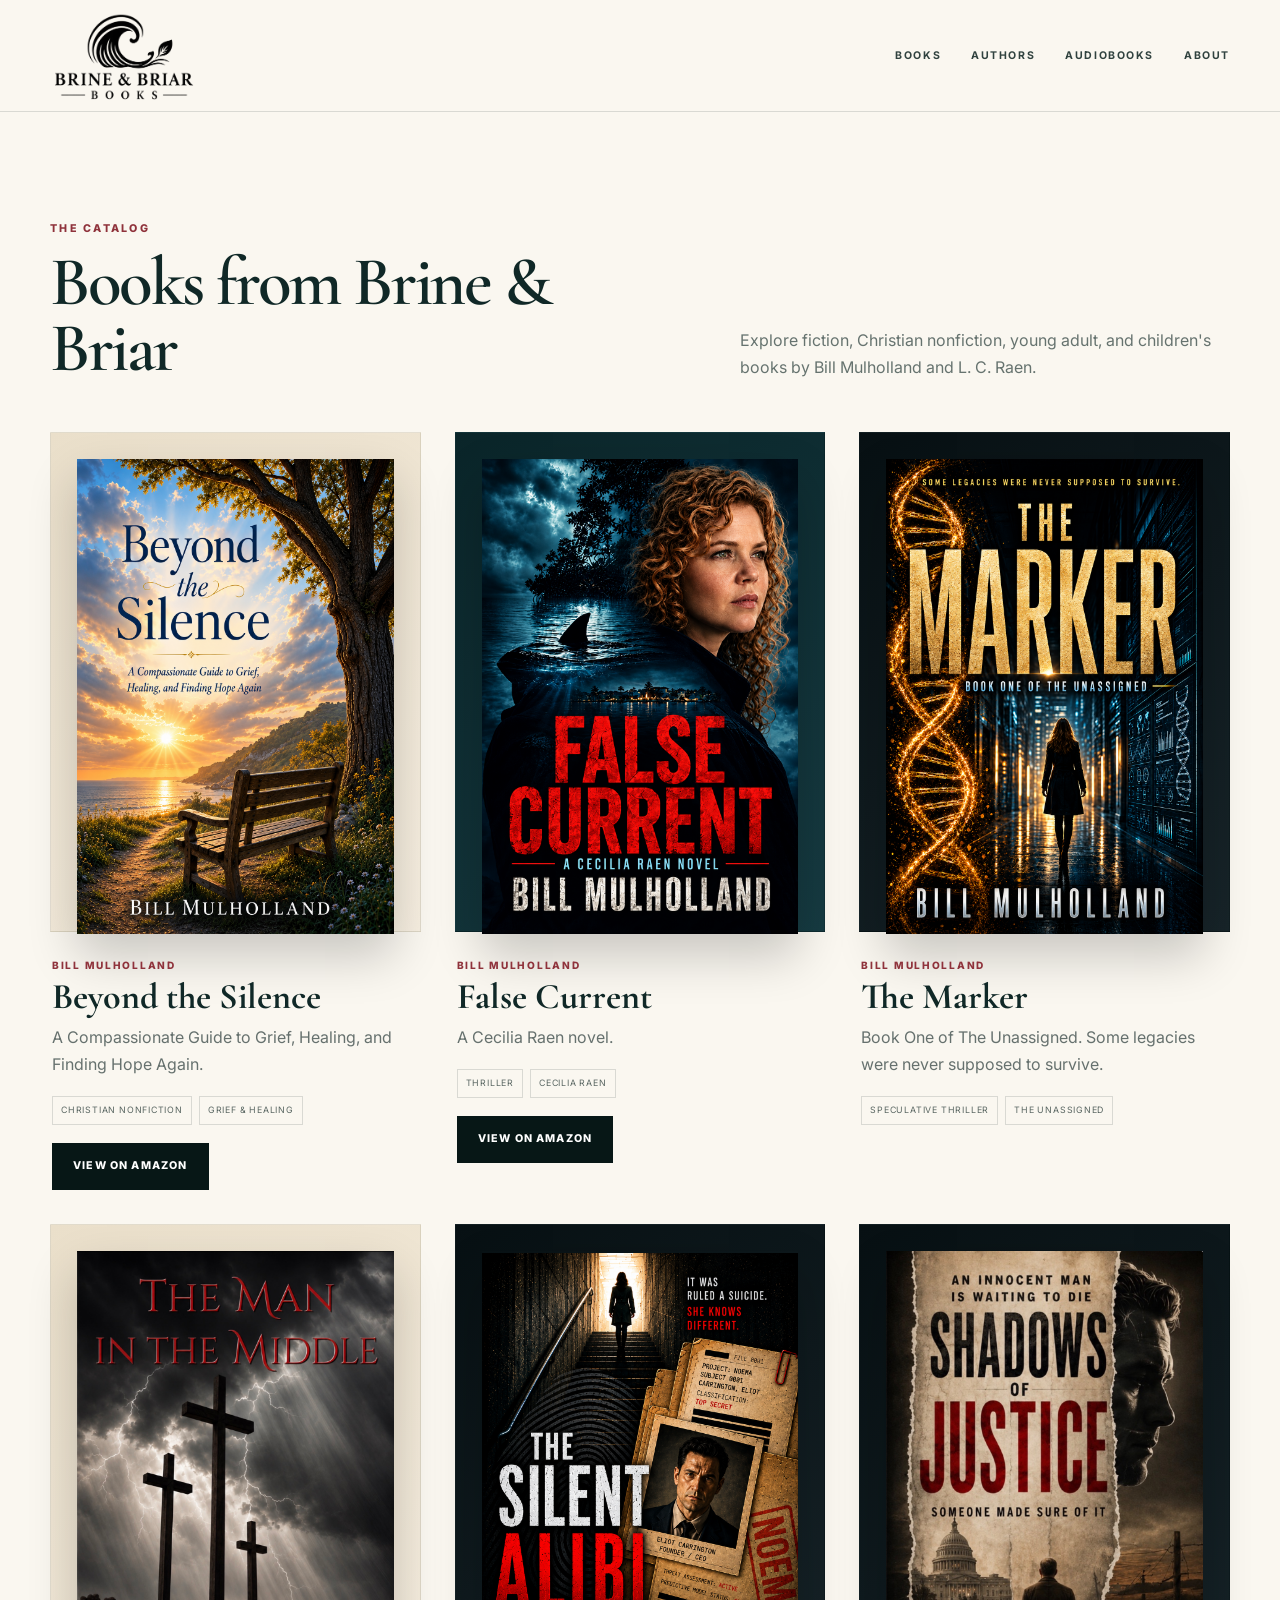
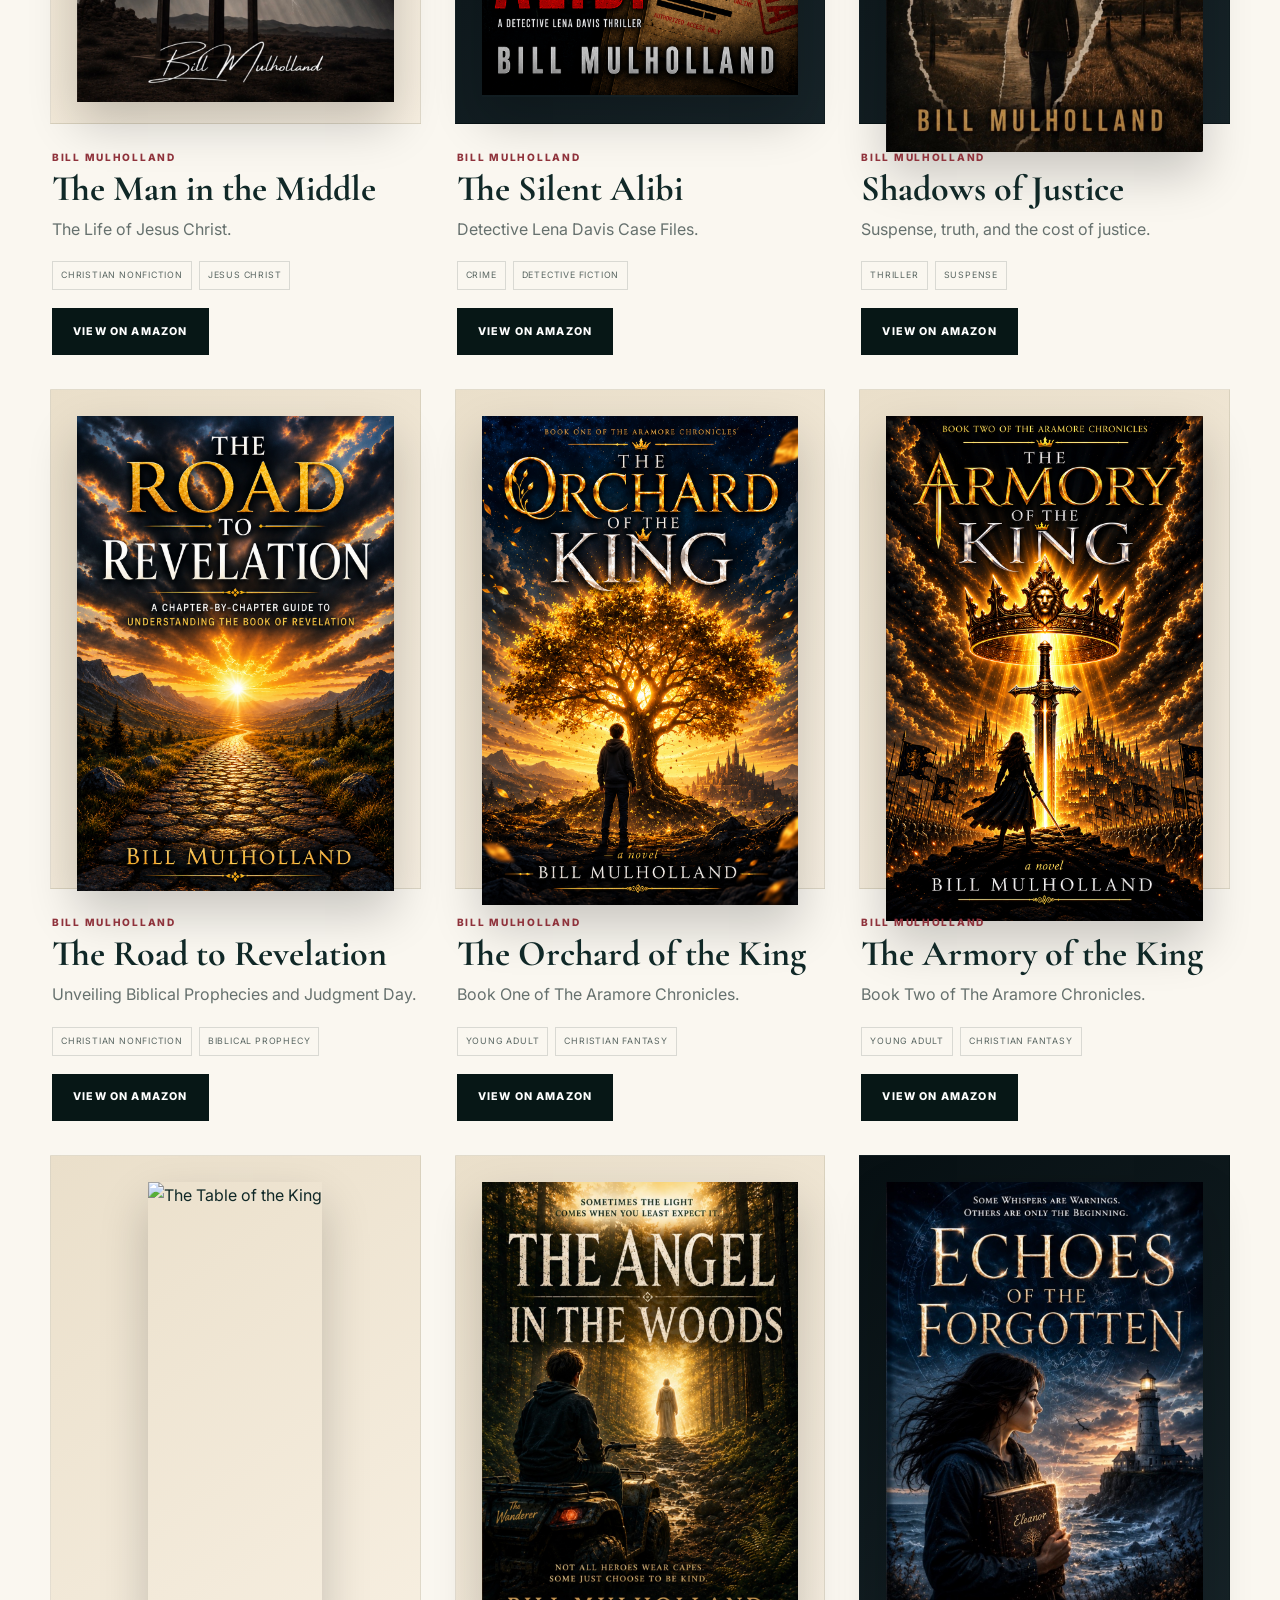
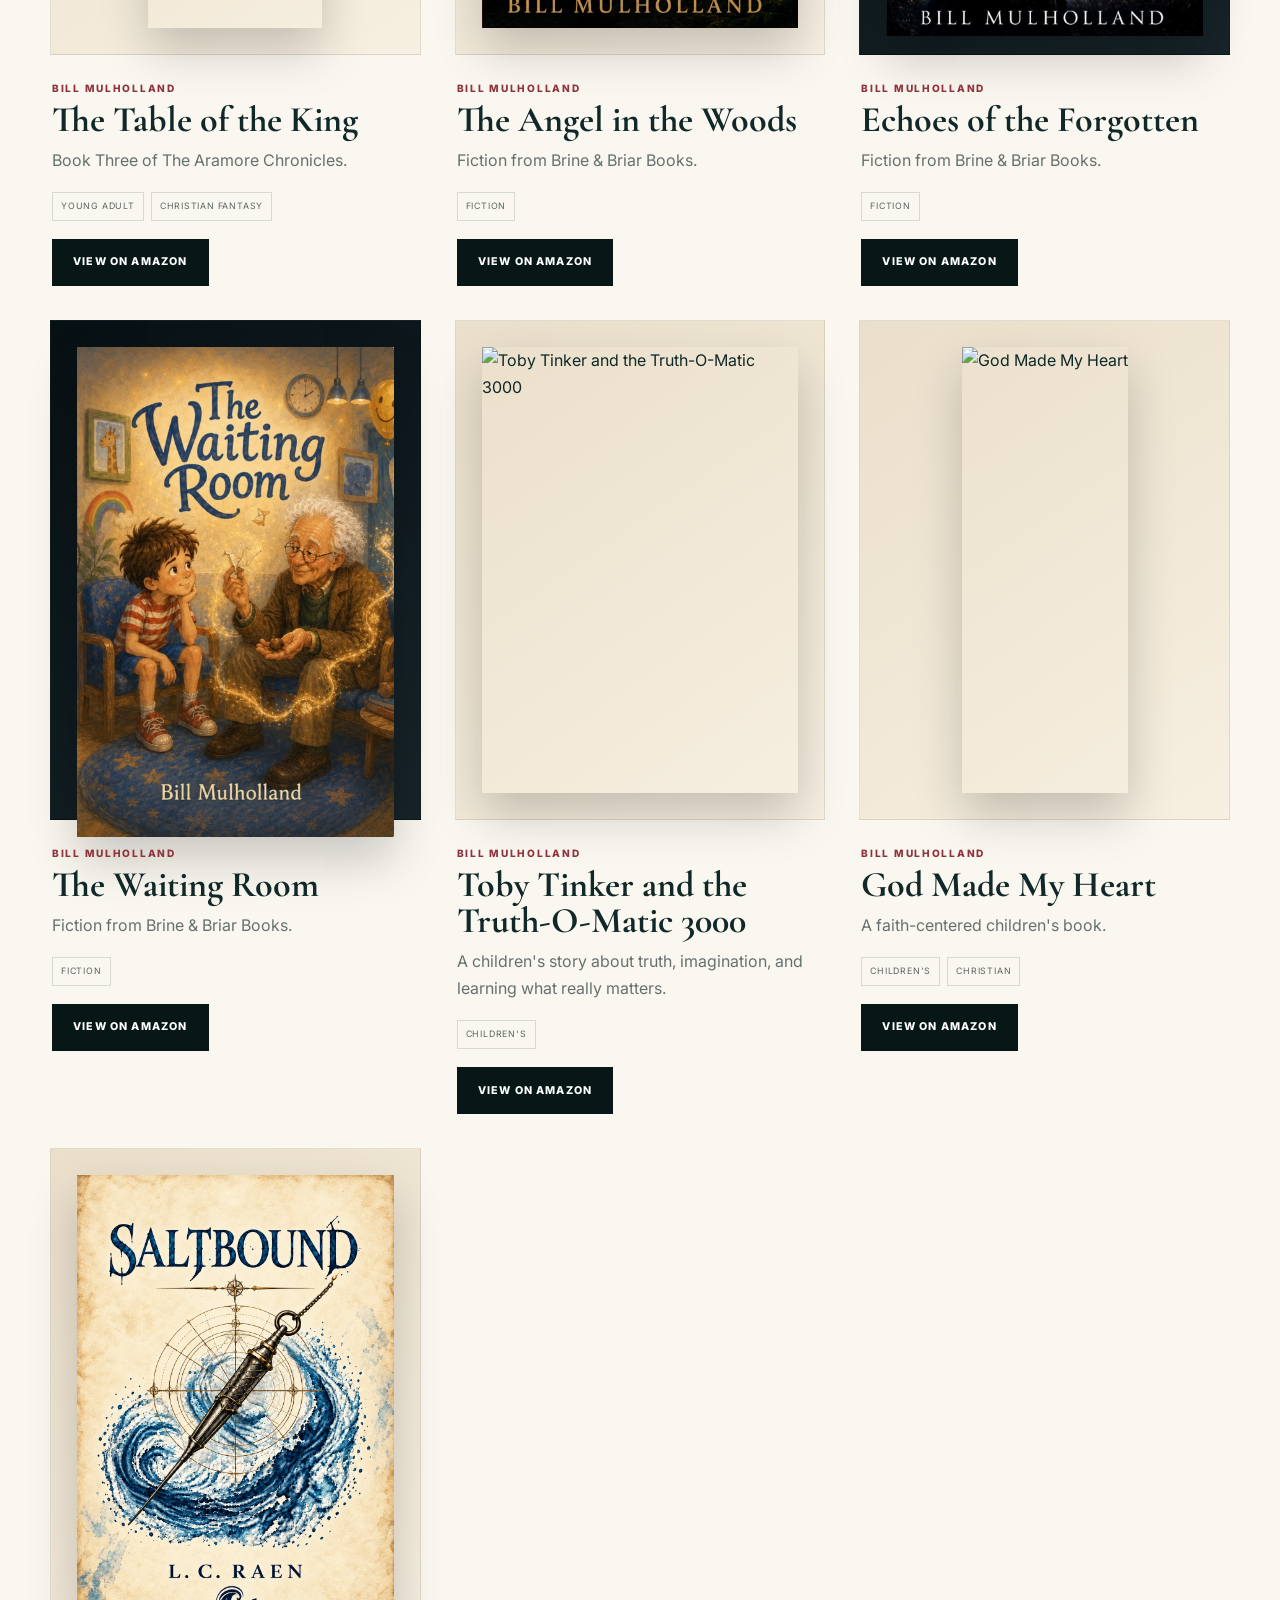
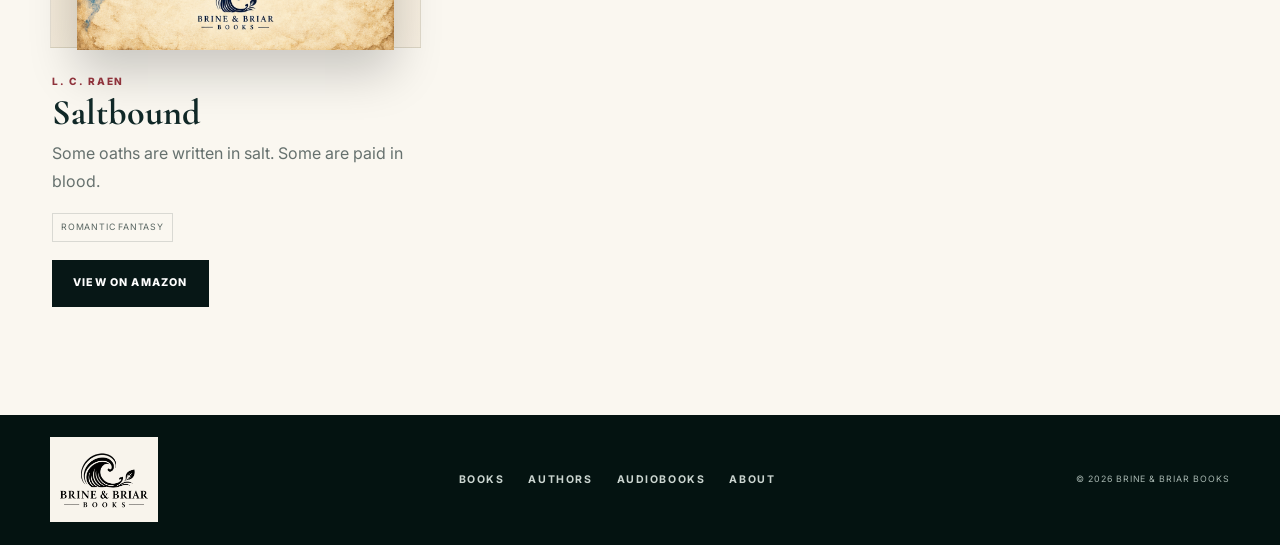
==== books.html @ a463fcf5 "Add The Marker to catalog" ====
<!doctype html>
<html lang="en">

<head>
  <meta charset="utf-8">
  <meta name="viewport" content="width=device-width,initial-scale=1">

  <title>Books | Brine & Briar Books</title>

  <meta name="description" content="Explore books by Bill Mulholland and L. C. Raen from Brine & Briar Books.">

  <meta name="theme-color" content="#0b211f">

  <link rel="preconnect" href="https://fonts.googleapis.com">
  <link rel="preconnect" href="https://fonts.gstatic.com" crossorigin>

  <link href="https://fonts.googleapis.com/css2?family=Cormorant+Garamond:wght@500;600;700&family=Inter:wght@400;500;600;700&display=swap"
        rel="stylesheet">

  <link rel="stylesheet" href="styles.css">
</head>

<body>

<a class="skip-link" href="#main">Skip to content</a>

<header class="site-header">
  <div class="wrap header-inner">

    <a class="brand"
       href="index.html"
       aria-label="Brine & Briar Books home">

      <img src="assets/brine-briar-logo.png.PNG"
           alt="Brine & Briar Books">

    </a>

    <nav class="main-nav"
         aria-label="Primary navigation">

      <a href="books.html">Books</a>

      <a href="index.html#authors">
        Authors
      </a>

      <a href="index.html#audiobooks">
        Audiobooks
      </a>

      <a href="index.html#about">
        About
      </a>

    </nav>

  </div>
</header>

<main id="main">
<section class="section books-section">
  <div class="wrap">
    <div class="section-heading">
      <div>
        <p class="eyebrow">The catalog</p>
        <h2>Books from Brine & Briar</h2>
      </div>
      <p>Explore fiction, Christian nonfiction, young adult, and children's books by Bill Mulholland and L. C. Raen.</p>
    </div>

    <div class="book-grid">

      <article class="book-card">
        <div class="cover-stage warm">
          <img src="assets/beyond-the-silence.png.PNG.png"
               alt="Beyond the Silence"
               loading="lazy">
        </div>
        <div class="book-copy">
          <p class="book-author">Bill Mulholland</p>
          <h3>Beyond the Silence</h3>
          <p>A Compassionate Guide to Grief, Healing, and Finding Hope Again.</p>
          <div class="tags"><span>Christian nonfiction</span><span>Grief & healing</span></div>
          <a class="button dark" href="https://a.co/d/08hkBdYH" target="_blank" rel="noopener noreferrer">View on Amazon</a>
        </div>
      </article>

      <article class="book-card">
        <div class="cover-stage ocean">
          <img src="assets/false-current.png.PNG"
               alt="False Current"
               loading="lazy">
        </div>
        <div class="book-copy">
          <p class="book-author">Bill Mulholland</p>
          <h3>False Current</h3>
          <p>A Cecilia Raen novel.</p>
          <div class="tags"><span>Thriller</span><span>Cecilia Raen</span></div>
          <a class="button dark" href="https://a.co/d/0gcx4lcv" target="_blank" rel="noopener noreferrer">View on Amazon</a>
        </div>
      </article>
      <article class="book-card">
        <div class="cover-stage midnight">
          <img src="assets/the-marker.png.PNG"
               alt="The Marker by Bill Mulholland"
               loading="lazy">
        </div>

        <div class="book-copy">
          <p class="book-author">Bill Mulholland</p>

          <h3>The Marker</h3>

          <p>Book One of The Unassigned. Some legacies were never supposed to survive.</p>

          <div class="tags">
            <span>Speculative thriller</span>
            <span>The Unassigned</span>
          </div>

        </div>
      </article>
      <article class="book-card">
        <div class="cover-stage warm">
          <img src="assets/man-in-the-middle.png.PNG.png"
               alt="The Man in the Middle"
               loading="lazy">
        </div>
        <div class="book-copy">
          <p class="book-author">Bill Mulholland</p>
          <h3>The Man in the Middle</h3>
          <p>The Life of Jesus Christ.</p>
          <div class="tags"><span>Christian nonfiction</span><span>Jesus Christ</span></div>
          <a class="button dark" href="https://a.co/d/01V9vrb1" target="_blank" rel="noopener noreferrer">View on Amazon</a>
        </div>
      </article>

      <article class="book-card">
        <div class="cover-stage midnight">
          <img src="assets/silent-alibi.png.PNG.png"
               alt="The Silent Alibi"
               loading="lazy">
        </div>
        <div class="book-copy">
          <p class="book-author">Bill Mulholland</p>
          <h3>The Silent Alibi</h3>
          <p>Detective Lena Davis Case Files.</p>
          <div class="tags"><span>Crime</span><span>Detective fiction</span></div>
          <a class="button dark" href="https://a.co/d/06Kv3ceM" target="_blank" rel="noopener noreferrer">View on Amazon</a>
        </div>
      </article>

      <article class="book-card">
        <div class="cover-stage midnight">
          <img src="assets/shadows-of-justice.png.PNG.png"
               alt="Shadows of Justice"
               loading="lazy">
        </div>
        <div class="book-copy">
          <p class="book-author">Bill Mulholland</p>
          <h3>Shadows of Justice</h3>
          <p>Suspense, truth, and the cost of justice.</p>
          <div class="tags"><span>Thriller</span><span>Suspense</span></div>
          <a class="button dark" href="https://a.co/d/08b425e0" target="_blank" rel="noopener noreferrer">View on Amazon</a>
        </div>
      </article>

      <article class="book-card">
        <div class="cover-stage warm">
          <img src="assets/road-to-revelation.png.PNG.png"
               alt="The Road to Revelation"
               loading="lazy">
        </div>
        <div class="book-copy">
          <p class="book-author">Bill Mulholland</p>
          <h3>The Road to Revelation</h3>
          <p>Unveiling Biblical Prophecies and Judgment Day.</p>
          <div class="tags"><span>Christian nonfiction</span><span>Biblical prophecy</span></div>
          <a class="button dark" href="https://a.co/d/0gANxxFs" target="_blank" rel="noopener noreferrer">View on Amazon</a>
        </div>
      </article>

      <article class="book-card">
        <div class="cover-stage warm">
          <img src="assets/orchard-of-the-king.png.PNG.png"
               alt="The Orchard of the King"
               loading="lazy">
        </div>
        <div class="book-copy">
          <p class="book-author">Bill Mulholland</p>
          <h3>The Orchard of the King</h3>
          <p>Book One of The Aramore Chronicles.</p>
          <div class="tags"><span>Young adult</span><span>Christian fantasy</span></div>
          <a class="button dark" href="https://a.co/d/00vmEFTi" target="_blank" rel="noopener noreferrer">View on Amazon</a>
        </div>
      </article>

      <article class="book-card">
        <div class="cover-stage warm">
          <img src="assets/armory-of-the-king.png.PNG.png"
               alt="The Armory of the King"
               loading="lazy">
        </div>
        <div class="book-copy">
          <p class="book-author">Bill Mulholland</p>
          <h3>The Armory of the King</h3>
          <p>Book Two of The Aramore Chronicles.</p>
          <div class="tags"><span>Young adult</span><span>Christian fantasy</span></div>
          <a class="button dark" href="https://a.co/d/07kmkdfC" target="_blank" rel="noopener noreferrer">View on Amazon</a>
        </div>
      </article>

      <article class="book-card">
        <div class="cover-stage warm">
          <img src="assets/table-of-the-king.png.PNG.png"
               alt="The Table of the King"
               loading="lazy">
        </div>
        <div class="book-copy">
          <p class="book-author">Bill Mulholland</p>
          <h3>The Table of the King</h3>
          <p>Book Three of The Aramore Chronicles.</p>
          <div class="tags"><span>Young adult</span><span>Christian fantasy</span></div>
          <a class="button dark" href="https://a.co/d/06HHp7jI" target="_blank" rel="noopener noreferrer">View on Amazon</a>
        </div>
      </article>

      <article class="book-card">
        <div class="cover-stage warm">
          <img src="assets/angel-in-the-woods.png.PNG.png"
               alt="The Angel in the Woods"
               loading="lazy">
        </div>
        <div class="book-copy">
          <p class="book-author">Bill Mulholland</p>
          <h3>The Angel in the Woods</h3>
          <p>Fiction from Brine & Briar Books.</p>
          <div class="tags"><span>Fiction</span></div>
          <a class="button dark" href="https://a.co/d/03IPPrcb" target="_blank" rel="noopener noreferrer">View on Amazon</a>
        </div>
      </article>

      <article class="book-card">
        <div class="cover-stage midnight">
          <img src="assets/echoes-of-the-forgotten.png.PNG.png"
               alt="Echoes of the Forgotten"
               loading="lazy">
        </div>
        <div class="book-copy">
          <p class="book-author">Bill Mulholland</p>
          <h3>Echoes of the Forgotten</h3>
          <p>Fiction from Brine & Briar Books.</p>
          <div class="tags"><span>Fiction</span></div>
          <a class="button dark" href="https://a.co/d/00MtJSjc" target="_blank" rel="noopener noreferrer">View on Amazon</a>
        </div>
      </article>

      <article class="book-card">
        <div class="cover-stage midnight">
          <img src="assets/waiting-room.png.PNG.png"
               alt="The Waiting Room"
               loading="lazy">
        </div>
        <div class="book-copy">
          <p class="book-author">Bill Mulholland</p>
          <h3>The Waiting Room</h3>
          <p>Fiction from Brine & Briar Books.</p>
          <div class="tags"><span>Fiction</span></div>
          <a class="button dark" href="https://a.co/d/0crBt7xW" target="_blank" rel="noopener noreferrer">View on Amazon</a>
        </div>
      </article>

      <article class="book-card">
        <div class="cover-stage warm">
          <img src="assets/toby-tinker.png.PNG.png"
               alt="Toby Tinker and the Truth-O-Matic 3000"
               loading="lazy">
        </div>
        <div class="book-copy">
          <p class="book-author">Bill Mulholland</p>
          <h3>Toby Tinker and the Truth-O-Matic 3000</h3>
          <p>A children's story about truth, imagination, and learning what really matters.</p>
          <div class="tags"><span>Children's</span></div>
          <a class="button dark" href="https://a.co/d/0dNCZDVG" target="_blank" rel="noopener noreferrer">View on Amazon</a>
        </div>
      </article>

      <article class="book-card">
        <div class="cover-stage warm">
          <img src="assets/god-made-my-heart.png.PNG.png"
               alt="God Made My Heart"
               loading="lazy">
        </div>
        <div class="book-copy">
          <p class="book-author">Bill Mulholland</p>
          <h3>God Made My Heart</h3>
          <p>A faith-centered children's book.</p>
          <div class="tags"><span>Children's</span><span>Christian</span></div>
          <a class="button dark" href="https://a.co/d/0e7oTg0t" target="_blank" rel="noopener noreferrer">View on Amazon</a>
        </div>
      </article>

      <article class="book-card">
        <div class="cover-stage warm">
          <img src="assets/saltbound.png.PNG"
               alt="Saltbound by L. C. Raen"
               loading="lazy">
        </div>
        <div class="book-copy">
          <p class="book-author">L. C. Raen</p>
          <h3>Saltbound</h3>
          <p>Some oaths are written in salt. Some are paid in blood.</p>
          <div class="tags"><span>Romantic fantasy</span></div>
          <a class="button dark" href="https://a.co/d/0asaLAkv" target="_blank" rel="noopener noreferrer">View on Amazon</a>
        </div>
      </article>

    </div>
  </div>
</section>
</main>

<footer class="site-footer">

  <div class="wrap footer-inner">

    <a class="footer-logo"
       href="index.html">

      <img src="assets/brine-briar-logo.png.PNG"
           alt="Brine & Briar Books">

    </a>

    <nav class="footer-nav"
         aria-label="Footer navigation">

      <a href="books.html">
        Books
      </a>

      <a href="index.html#authors">
        Authors
      </a>

      <a href="index.html#audiobooks">
        Audiobooks
      </a>

      <a href="index.html#about">
        About
      </a>

    </nav>

    <small>
      © 2026 Brine & Briar Books
    </small>

  </div>

</footer>

</body>
</html>
---- styles.css ----
:root{
  --ink:#102827;
  --deep:#071716;
  --deep-2:#0d2b28;
  --paper:#faf7f0;
  --paper-2:#efe7da;
  --white:#fffdf9;
  --wine:#8f323b;
  --wine-dark:#72272f;
  --muted:#66736f;
  --line:rgba(16,40,39,.14);
  --spotify:#1ed760;
}
*{box-sizing:border-box}
html{scroll-behavior:smooth}
body{margin:0;background:var(--paper);color:var(--ink);font-family:"Inter",Arial,sans-serif;line-height:1.7;-webkit-font-smoothing:antialiased}
img{display:block;max-width:100%}
a{color:inherit}
.wrap{width:min(1180px,calc(100% - 44px));margin:auto}
.skip-link{position:absolute;left:-9999px}
.skip-link:focus{left:20px;top:20px;z-index:999;background:#fff;padding:10px 14px}
.site-header{position:sticky;top:0;z-index:50;background:rgba(250,247,240,.97);border-bottom:1px solid var(--line);backdrop-filter:blur(14px)}
.header-inner{min-height:96px;display:flex;align-items:center;justify-content:space-between;gap:30px}
.brand{width:148px}
.brand img{width:100%;height:auto;filter:none}
.main-nav{display:flex;gap:30px;align-items:center}
.main-nav a,.footer-nav a{text-decoration:none;text-transform:uppercase;letter-spacing:.15em;font-size:.66rem;font-weight:700}
.main-nav a{color:#30423f}
.main-nav a:hover{color:var(--wine)}
.hero{position:relative;overflow:hidden;background:linear-gradient(125deg,#071716 0%,#0a2421 55%,#173e39 100%);color:#fff}
.hero:after{content:"";position:absolute;right:-180px;top:-260px;width:700px;height:700px;border-radius:50%;background:radial-gradient(circle,rgba(185,155,97,.14),transparent 67%)}
.hero-grid{position:relative;z-index:1;min-height:690px;display:grid;grid-template-columns:1.08fr .72fr;gap:90px;align-items:center;padding:78px 0}
.eyebrow{margin:0 0 12px;text-transform:uppercase;letter-spacing:.21em;font-size:.67rem;font-weight:800;color:var(--wine)}
.eyebrow.light{color:#d9959c}
.hero h1,.section h2,.book-card h3,.author-card h3,.audiobook-copy h3{font-family:"Cormorant Garamond",Georgia,serif}
.hero h1{font-size:clamp(4.2rem,7.5vw,6.6rem);line-height:.93;letter-spacing:-.04em;font-weight:600;margin:0 0 26px}
.hero h1 em{font-weight:500;color:#eadfca}
.hero-deck{max-width:680px;margin:0;color:#cad7d1;font-size:1.08rem}
.hero-actions{display:flex;flex-wrap:wrap;gap:14px;margin:32px 0 28px}
.button{display:inline-flex;align-items:center;justify-content:center;min-height:47px;padding:0 20px;border:1px solid transparent;text-decoration:none;text-transform:uppercase;letter-spacing:.11em;font-size:.67rem;font-weight:800;transition:.18s ease}
.button:hover{transform:translateY(-2px)}
.primary{background:var(--wine);color:#fff}
.primary:hover{background:var(--wine-dark)}
.outline{border-color:rgba(255,255,255,.36);color:#fff;background:transparent}
.dark{background:var(--deep);color:#fff}
.spotify{margin-top:18px;background:var(--spotify);color:#05210d}
.hero-credit{margin:0;color:#91a79f;text-transform:uppercase;letter-spacing:.14em;font-size:.62rem}
.featured-book{position:relative;display:grid;place-items:center;min-height:540px}
.featured-frame{position:relative;padding:24px;background:rgba(255,255,255,.04);border:1px solid rgba(255,255,255,.11)}
.featured-frame:before{content:"";position:absolute;inset:-24px 28px 24px -28px;border:1px solid rgba(255,255,255,.07);z-index:-1}
.featured-frame img{width:310px;max-height:475px;object-fit:contain;box-shadow:0 32px 75px rgba(0,0,0,.42)}
.featured-caption{position:absolute;right:0;bottom:24px;width:205px;background:var(--paper);color:var(--ink);padding:17px 19px;box-shadow:0 18px 44px rgba(0,0,0,.22)}
.featured-caption span,.featured-caption small{display:block;text-transform:uppercase;letter-spacing:.13em;font-size:.55rem;font-weight:700}
.featured-caption strong{display:block;font-family:"Cormorant Garamond",Georgia,serif;font-size:1.65rem;line-height:1;margin:4px 0 6px}
.brand-line{background:#0a201e;color:#dbe3df;border-top:1px solid rgba(255,255,255,.04)}
.brand-line p{margin:0;padding:24px 0;text-align:center;text-transform:uppercase;letter-spacing:.18em;font-size:.64rem;font-weight:700}
.section{padding:108px 0}
.section-heading{display:grid;grid-template-columns:1fr minmax(300px,490px);gap:60px;align-items:end;margin-bottom:50px}
.section-heading h2,.about-copy h2,.audiobook-copy h2{margin:0;font-size:clamp(3.2rem,5.4vw,4.8rem);line-height:.95;letter-spacing:-.035em;font-weight:600}
.section-heading>p{margin:0;color:var(--muted)}
.book-grid{display:grid;grid-template-columns:repeat(3,1fr);gap:34px}
.cover-stage{height:500px;display:grid;place-items:center;padding:26px;border:1px solid rgba(16,40,39,.08)}
.cover-stage img{height:100%;width:auto;max-width:100%;object-fit:contain;box-shadow:0 22px 46px rgba(0,0,0,.2)}
.warm{background:linear-gradient(145deg,#eadfca,#f7efe1)}
.ocean{background:linear-gradient(145deg,#0a2529,#163b42)}
.midnight{background:linear-gradient(145deg,#071013,#172429)}
.book-copy{padding:25px 2px 0}
.book-author,.author-role{margin:0;text-transform:uppercase;letter-spacing:.17em;font-size:.63rem;font-weight:800;color:var(--wine)}
.book-card h3{margin:5px 0 9px;font-size:2.25rem;line-height:1}
.book-copy>p:not(.book-author){margin:0;color:#66716e}
.tags{display:flex;gap:7px;flex-wrap:wrap;margin:18px 0}
.tags span{border:1px solid var(--line);padding:6px 8px;text-transform:uppercase;letter-spacing:.09em;font-size:.55rem;color:#596662}
.text-link{text-decoration:none;text-transform:uppercase;letter-spacing:.11em;font-size:.63rem;font-weight:800;color:var(--wine)}
.text-link:hover{text-decoration:underline;text-underline-offset:5px}
.authors-section{background:var(--paper-2)}
.author-grid{display:grid;grid-template-columns:1fr 1fr;gap:30px}
.author-card{display:grid;grid-template-columns:190px 1fr;min-height:350px;background:var(--white);border:1px solid rgba(16,40,39,.1);overflow:hidden;box-shadow:0 18px 50px rgba(7,23,22,.07)}
.author-art{position:relative;overflow:hidden;background:var(--deep)}
.author-art img{width:100%;height:100%;object-fit:cover}
.author-overlay{position:absolute;inset:0;background:linear-gradient(to top,rgba(7,23,22,.78),transparent 62%)}
.monogram{position:absolute;left:18px;bottom:15px;color:#fff;font-family:"Cormorant Garamond",Georgia,serif;font-size:2.05rem;font-weight:700;letter-spacing:.08em}
.author-copy{padding:30px;display:flex;flex-direction:column;align-items:flex-start}
.author-card h3{font-size:2.6rem;line-height:1;margin:6px 0 14px}
.author-copy>p:not(.author-role){margin:0 0 25px;color:#63706c}
.author-copy .button{margin-top:auto}
.audiobook-section{background:linear-gradient(125deg,#071716,#0c2a27);color:#fff}
.audiobook-grid{display:grid;grid-template-columns:400px 1fr;gap:84px;align-items:center}
.audiobook-cover img{width:100%;aspect-ratio:1/1;object-fit:cover;border:1px solid rgba(255,255,255,.12);box-shadow:0 30px 70px rgba(0,0,0,.4)}
.audiobook-copy h2{color:#fff;margin-bottom:25px}
.audiobook-copy h3{margin:0 0 8px;font-size:2.65rem;line-height:1.03;color:#fff}
.subtitle{font-family:"Cormorant Garamond",Georgia,serif;font-size:1.25rem;color:#e8d9b8!important}
.audiobook-copy>p{max-width:580px;color:#bdcbc5}
.about-grid{display:grid;grid-template-columns:.82fr 1.18fr;gap:80px;align-items:center}
.publisher-logo{background:#fff;border:1px solid var(--line);padding:34px;box-shadow:0 20px 60px rgba(7,23,22,.08)}
.publisher-logo img{width:100%;height:auto;filter:none}
.about-copy .lead{font-family:"Cormorant Garamond",Georgia,serif;font-size:1.52rem;line-height:1.4;color:#304642}
.about-copy>p:last-child{color:var(--muted)}
.site-footer{background:#041311;color:#a7b6b0}
.footer-inner{min-height:130px;display:grid;grid-template-columns:auto 1fr auto;gap:50px;align-items:center}
.footer-logo{width:108px;background:#f8f4ec;padding:7px}
.footer-logo img{width:100%;filter:none}
.footer-nav{display:flex;justify-content:center;gap:24px}
.footer-nav a{color:#cbd5d0}
.footer-inner small{text-transform:uppercase;letter-spacing:.11em;font-size:.55rem}
.author-hero{background:linear-gradient(125deg,#071716,#0d2b28);color:#fff;padding:96px 0}
.author-page-grid{display:grid;grid-template-columns:1.1fr .62fr;gap:80px;align-items:center}
.author-kicker{margin:0 0 12px;text-transform:uppercase;letter-spacing:.2em;font-size:.67rem;font-weight:800;color:#d9959c}
.author-hero h1{font-family:"Cormorant Garamond",Georgia,serif;font-size:clamp(4.6rem,8vw,7.2rem);line-height:.9;letter-spacing:-.04em;margin:0 0 24px}
.author-lead{max-width:650px;color:#c7d4ce;font-size:1.08rem}
.profile-book-wrap{padding:24px;border:1px solid rgba(255,255,255,.1);background:rgba(255,255,255,.04)}
.profile-book{width:min(100%,330px);margin:auto;box-shadow:0 28px 65px rgba(0,0,0,.38)}
.bio-section{background:var(--paper)}
.prose{max-width:820px}
.prose h2{font-family:"Cormorant Garamond",Georgia,serif;font-size:3.7rem;line-height:1;margin:0 0 25px}
.prose h3{font-family:"Cormorant Garamond",Georgia,serif;font-size:2.15rem;margin:40px 0 12px}
.prose p{color:#53615d}
.pullquote{font-family:"Cormorant Garamond",Georgia,serif;font-size:1.8rem!important;line-height:1.35!important;color:var(--ink)!important;border-left:3px solid var(--wine);padding-left:22px;margin:36px 0}
.author-books{display:grid;grid-template-columns:repeat(2,minmax(0,230px));gap:22px;margin-top:25px}
.author-book{background:#fff;border:1px solid var(--line);padding:14px;text-decoration:none}
.author-book img{width:100%;height:auto;box-shadow:0 14px 28px rgba(0,0,0,.13)}
.author-book span{display:block;margin-top:12px;text-transform:uppercase;letter-spacing:.1em;font-size:.61rem;font-weight:800;color:var(--wine)}
.author-audio-feature{display:grid;grid-template-columns:220px 1fr;gap:26px;align-items:center;margin-top:18px}
.author-audio-feature img{width:100%;aspect-ratio:1/1;object-fit:cover;box-shadow:0 18px 40px rgba(0,0,0,.18)}
.page-back{margin-top:28px}
@media(max-width:980px){
  .hero-grid{grid-template-columns:1fr;gap:35px;padding:70px 0 88px}
  .featured-book{min-height:520px;max-width:520px;width:100%;margin:auto}
  .book-grid{grid-template-columns:1fr}
  .book-card{display:grid;grid-template-columns:300px 1fr;gap:28px;align-items:start}
  .cover-stage{height:440px}
  .author-grid{grid-template-columns:1fr}
  .audiobook-grid,.about-grid,.author-page-grid{grid-template-columns:1fr}
  .audiobook-cover{max-width:420px}
  .section-heading{grid-template-columns:1fr;gap:16px}
  .footer-inner{grid-template-columns:1fr;text-align:center;padding:34px 0}
  .footer-logo{margin:auto}
  .footer-nav{flex-wrap:wrap}
}
@media(max-width:650px){
  .wrap{width:min(100% - 30px,1180px)}
  .header-inner{min-height:auto;align-items:flex-start;flex-direction:column;padding:14px 0}
  .brand{width:118px}
  .main-nav{gap:17px;width:100%;overflow-x:auto;padding-bottom:4px}
  .main-nav a{white-space:nowrap;font-size:.6rem}
  .hero h1{font-size:3.7rem}
  .featured-book{min-height:420px}
  .featured-frame img{width:240px;max-height:370px}
  .featured-caption{right:0;bottom:5px}
  .section{padding:78px 0}
  .section-heading h2,.about-copy h2,.audiobook-copy h2{font-size:3.35rem}
  .book-card{display:block}
  .cover-stage{height:auto;min-height:430px}
  .author-card{grid-template-columns:1fr}
  .author-art{height:280px}
  .audiobook-grid{gap:38px}
  .author-audio-feature{grid-template-columns:1fr}
  .author-audio-feature img{max-width:320px}
  .footer-nav{gap:16px}
}
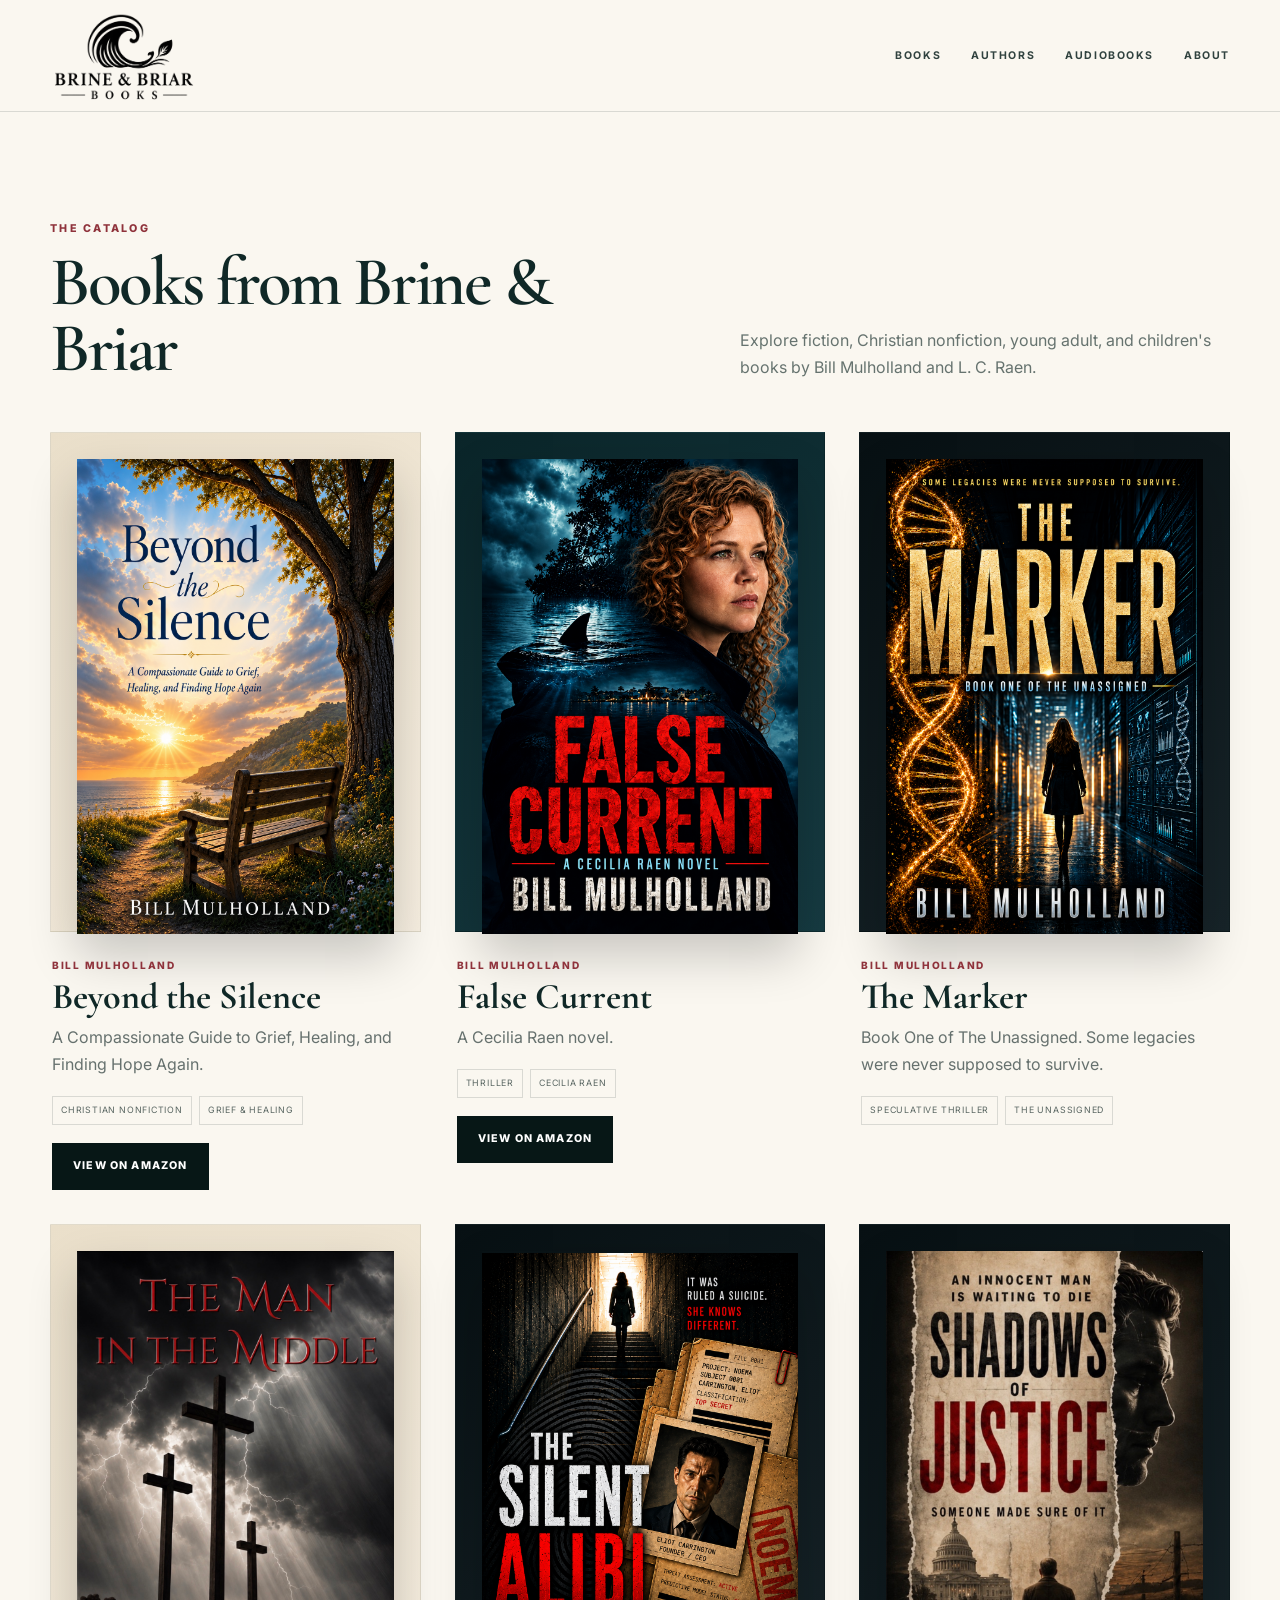
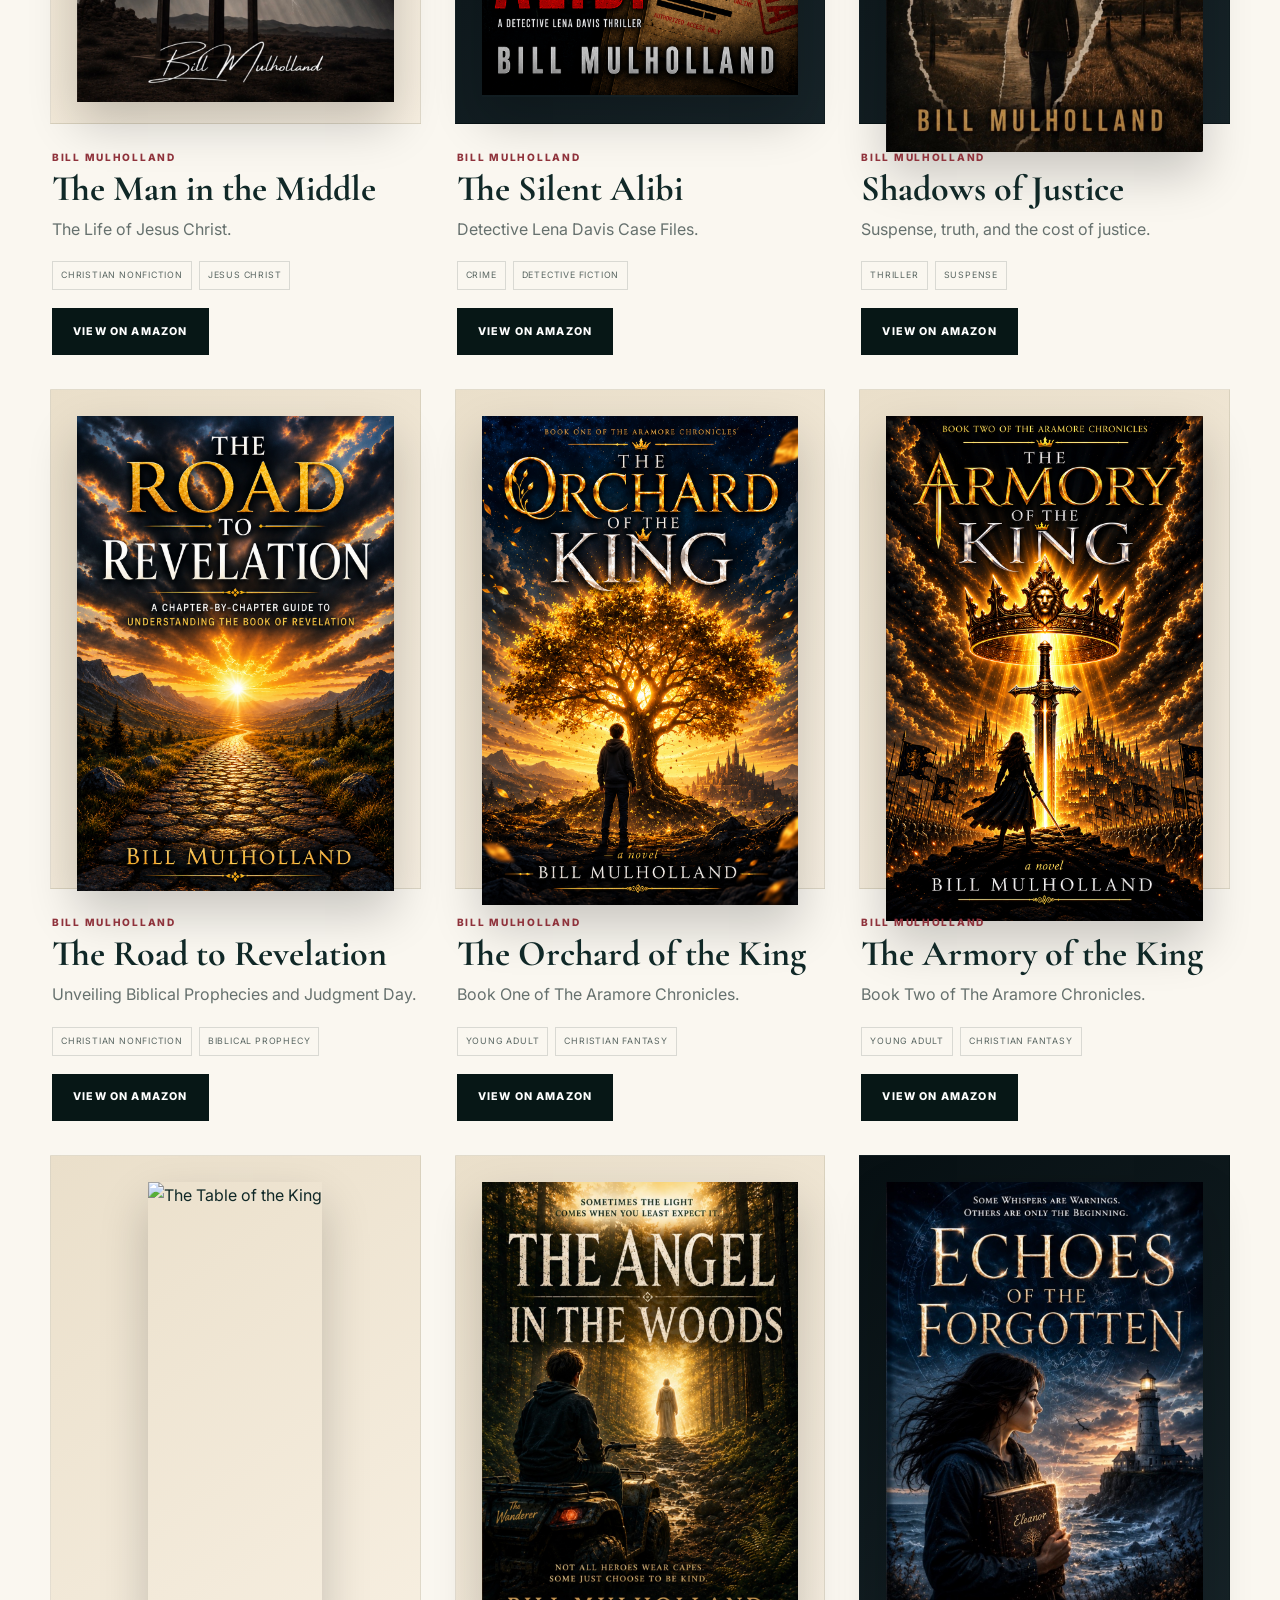
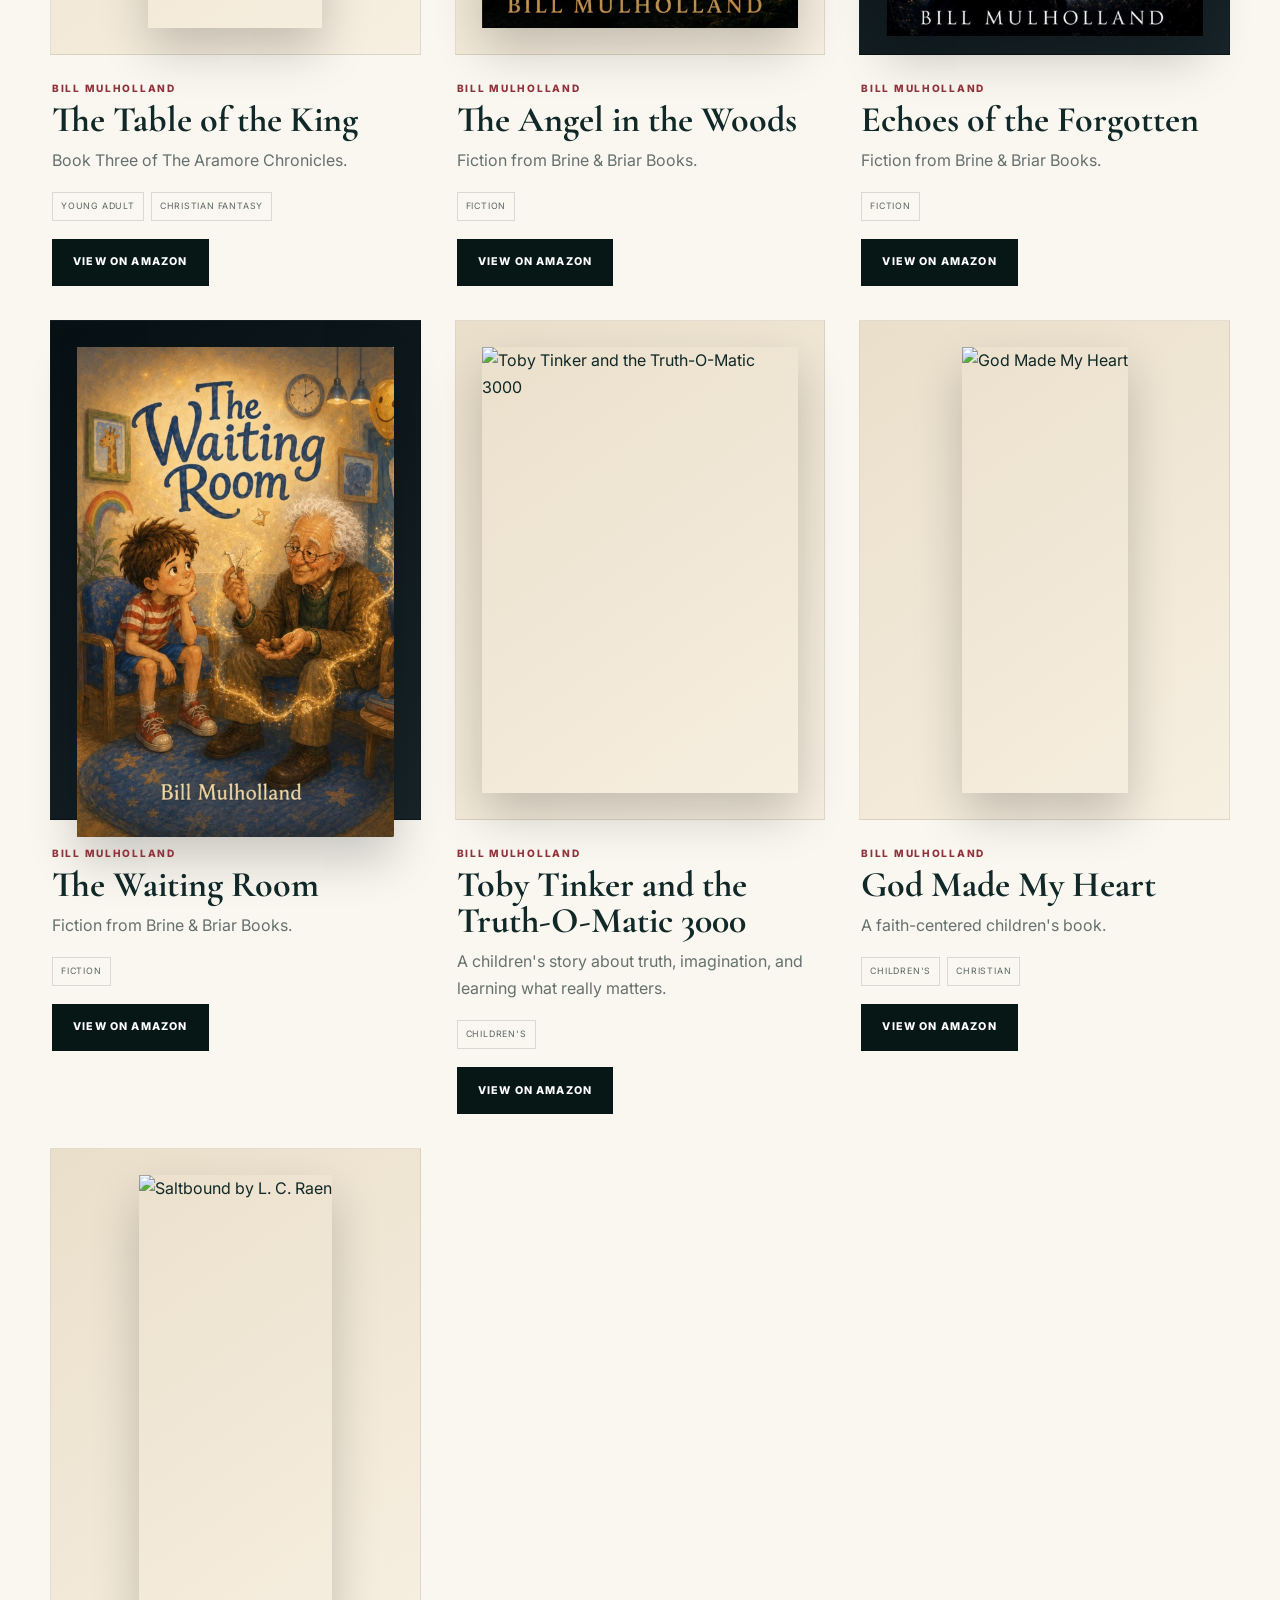
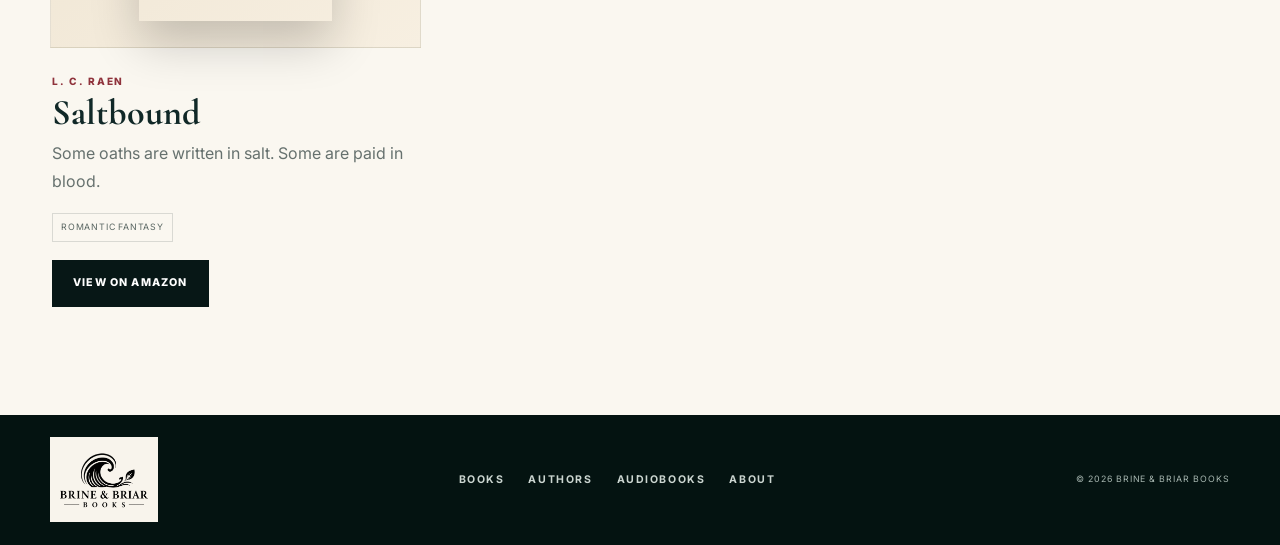
==== commit 16cfa0d5: "Update books.html" ====
--- a/books.html
+++ b/books.html
@@ -303,7 +303,7 @@
 
       <article class="book-card">
         <div class="cover-stage warm">
-          <img src="assets/saltbound.png.PNG"
+          <img src="assets/saltbound.PNG.png"
                alt="Saltbound by L. C. Raen"
                loading="lazy">
         </div>
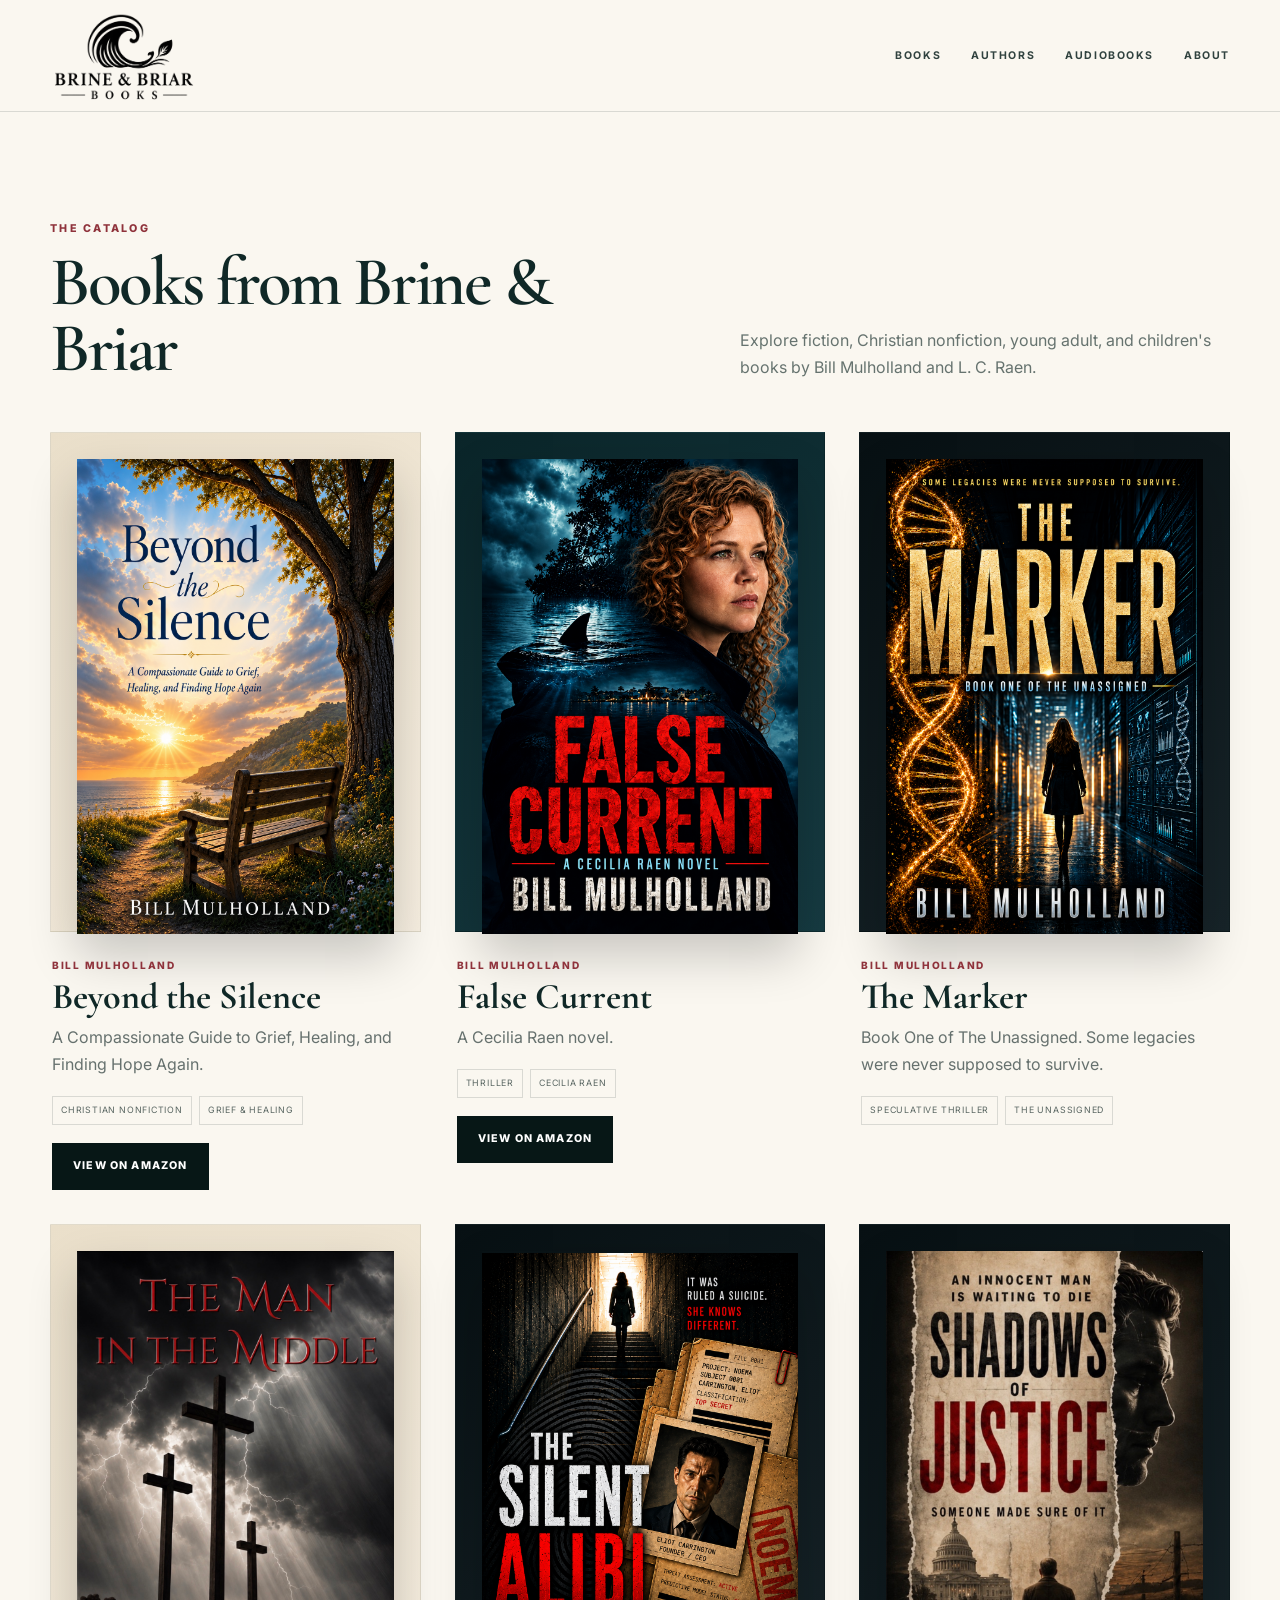
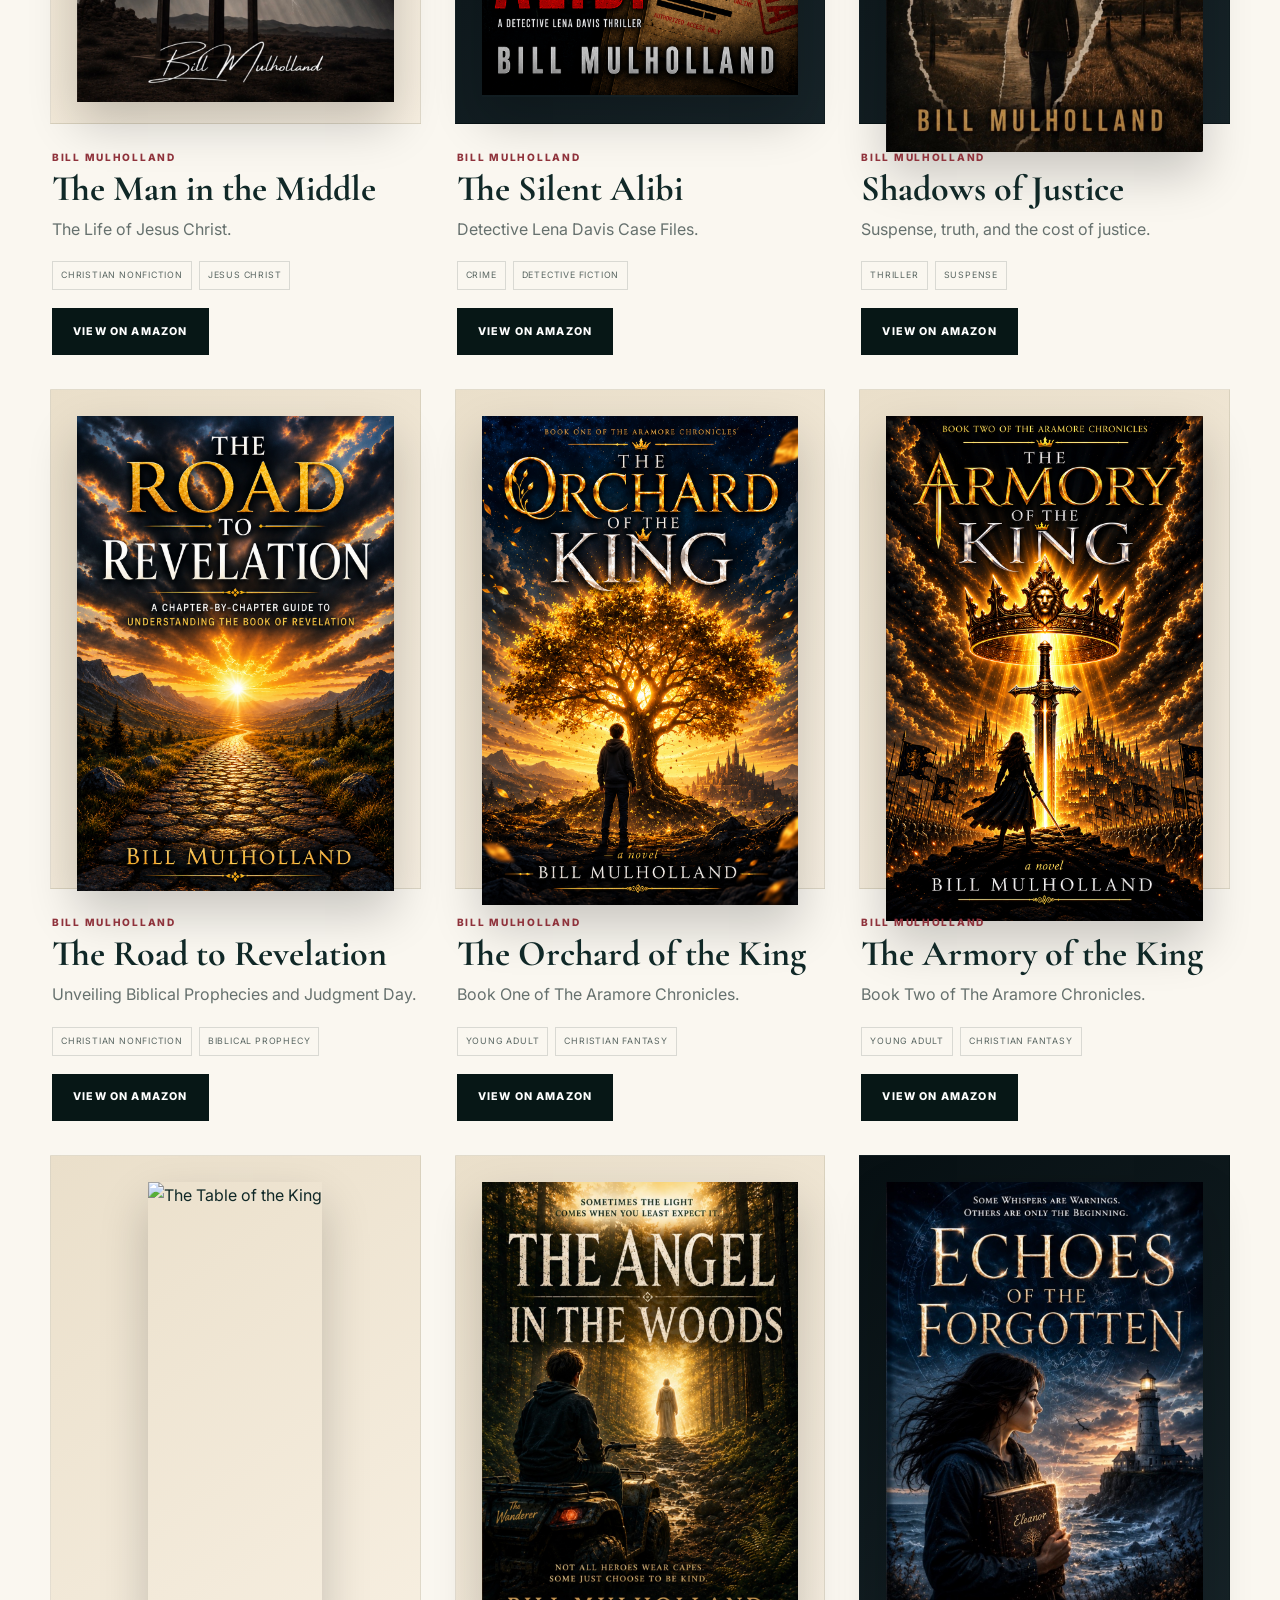
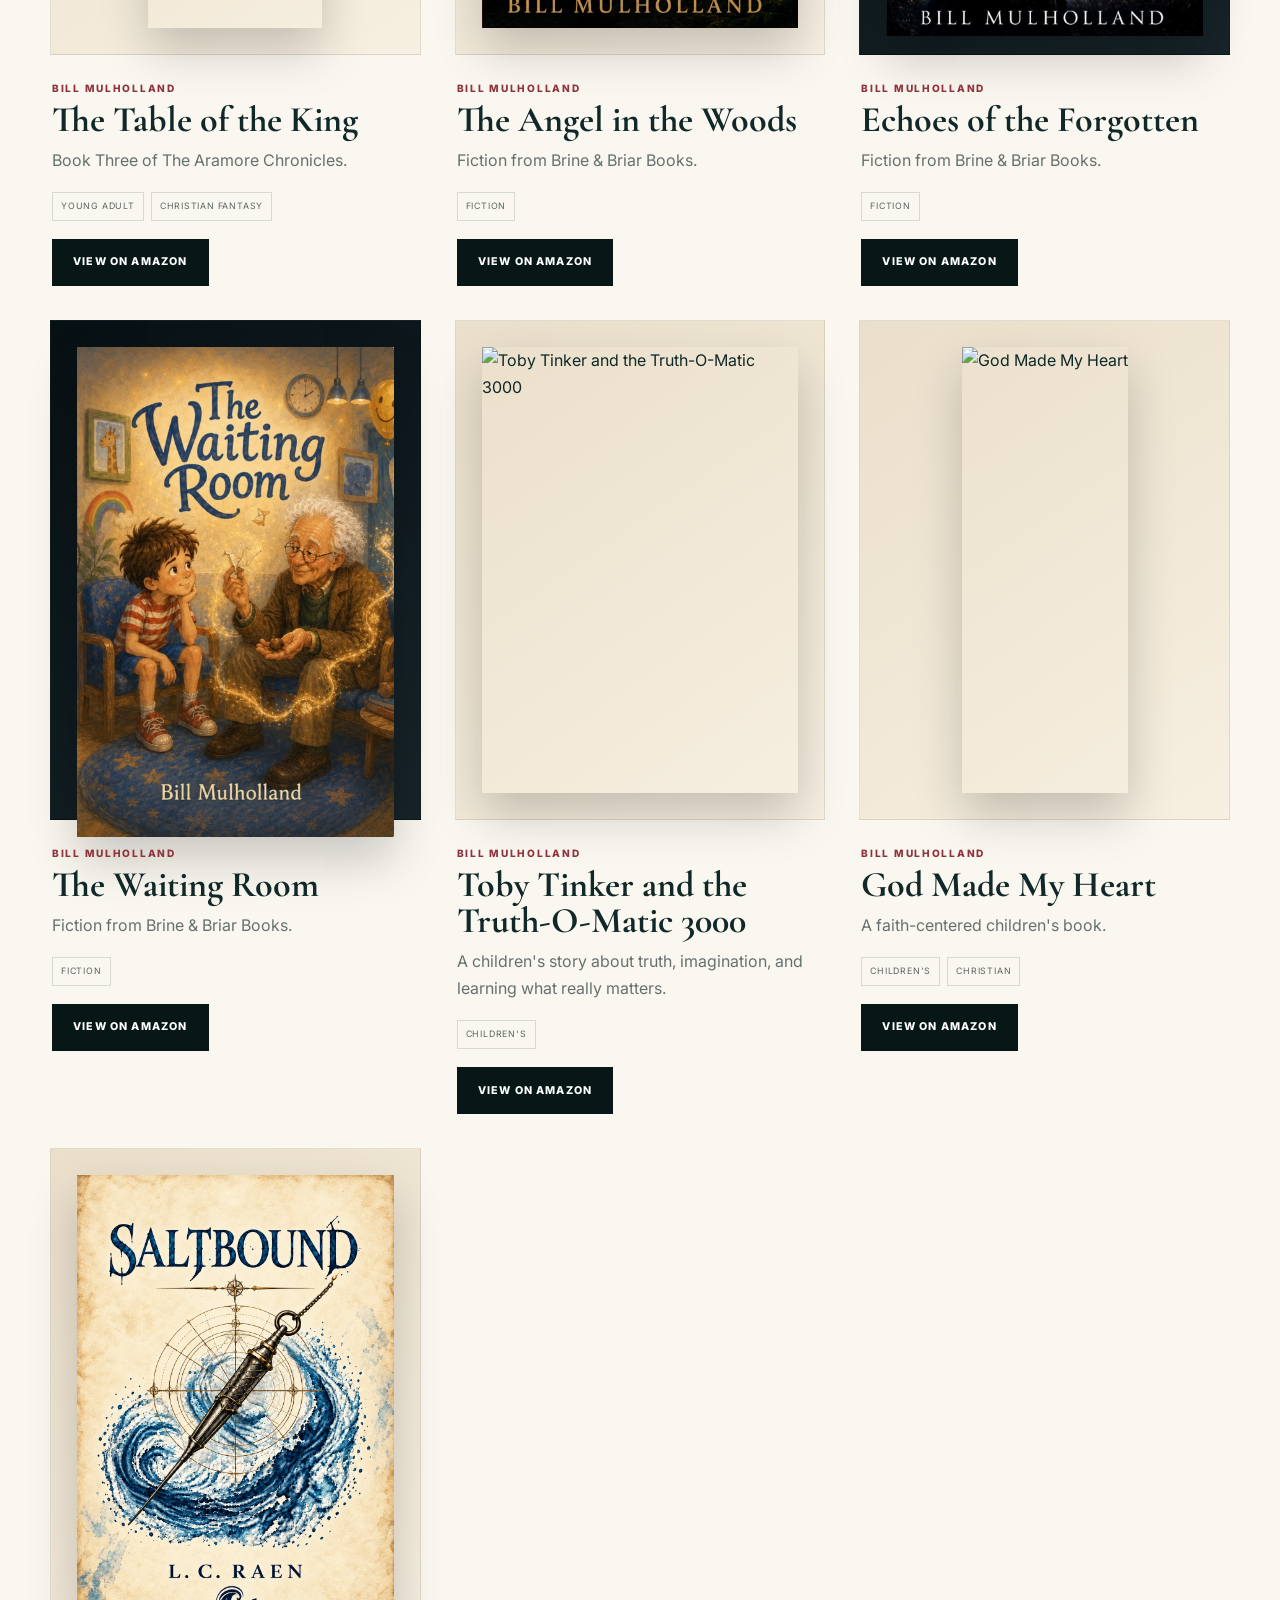
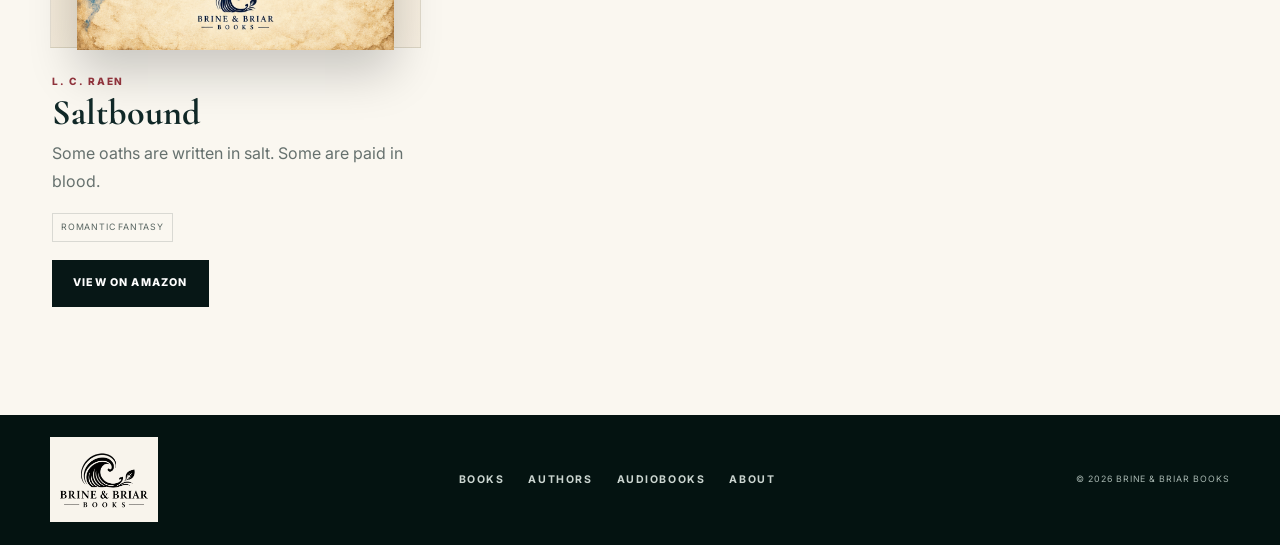
==== commit c4f89746: "Update books.html" ====
--- a/books.html
+++ b/books.html
@@ -303,7 +303,7 @@
 
       <article class="book-card">
         <div class="cover-stage warm">
-          <img src="assets/saltbound.PNG.png"
+          <img src="assets/saltbound.png.PNG"
                alt="Saltbound by L. C. Raen"
                loading="lazy">
         </div>
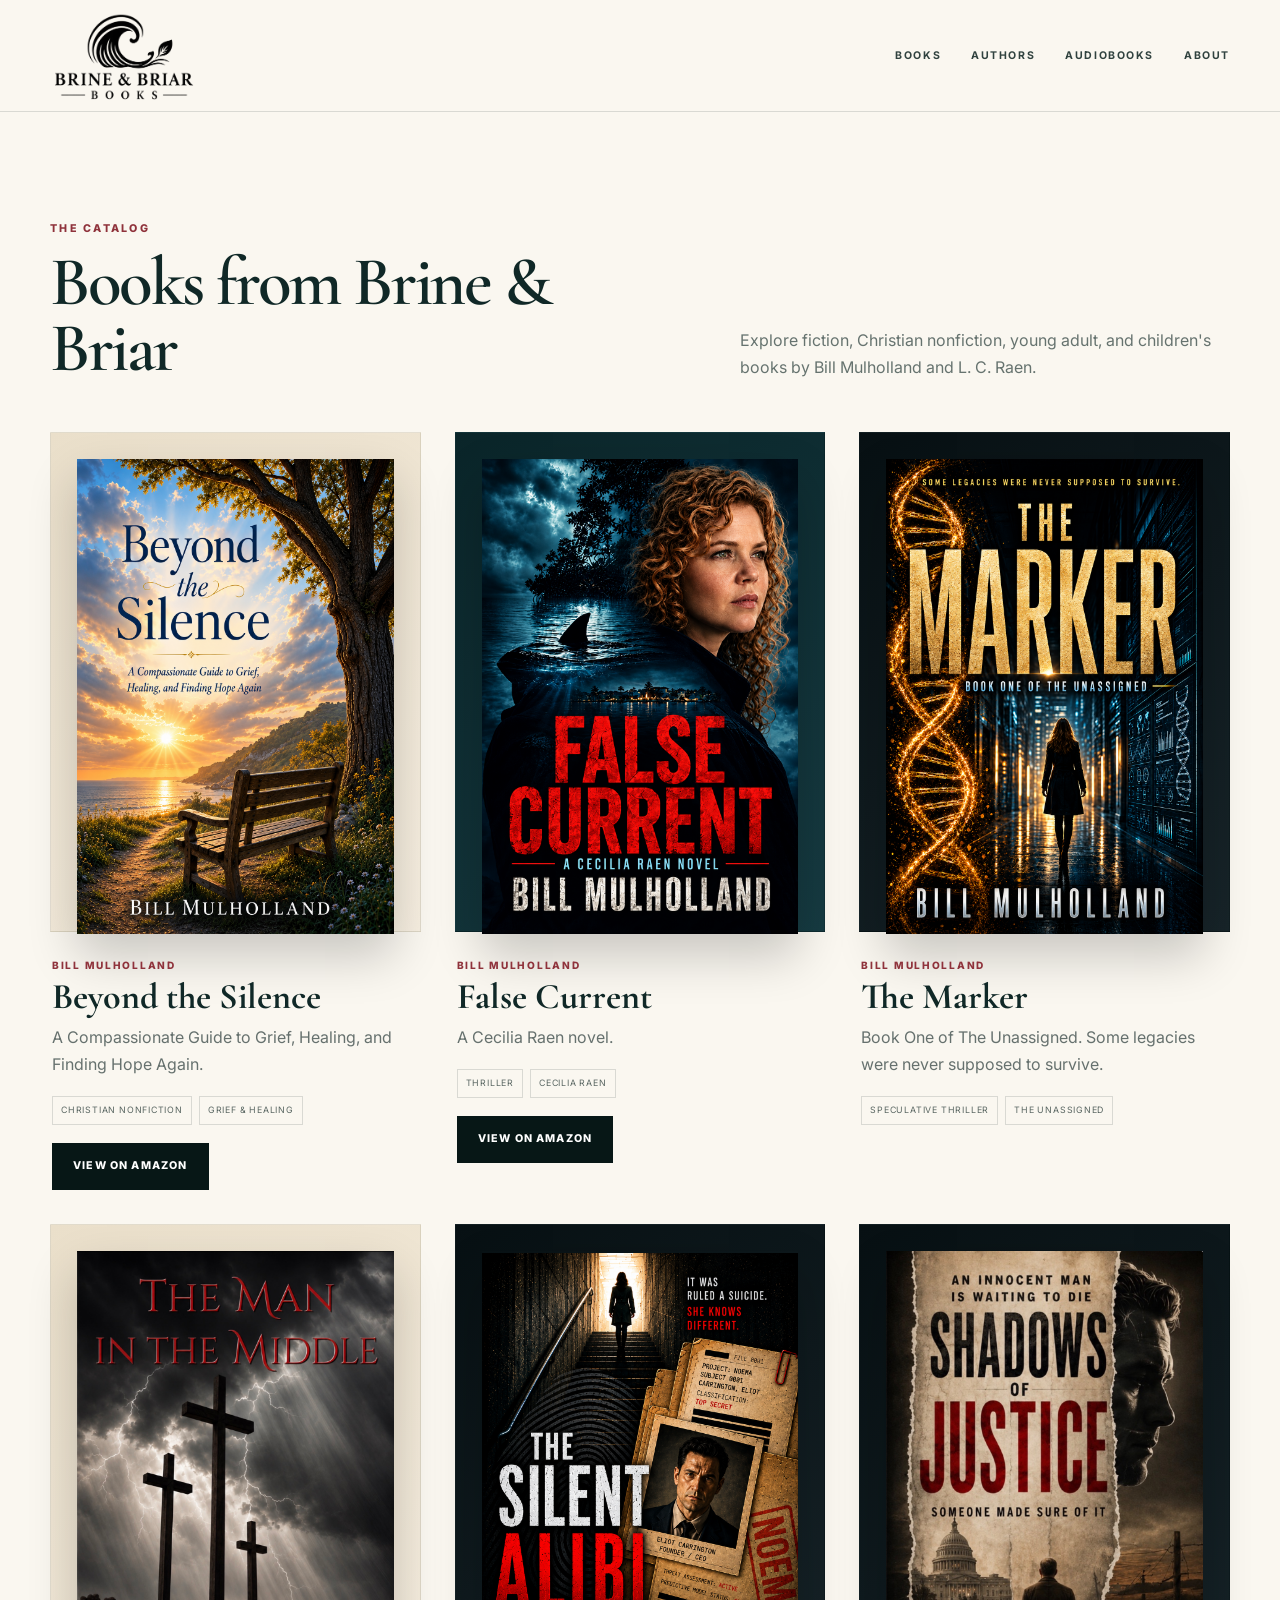
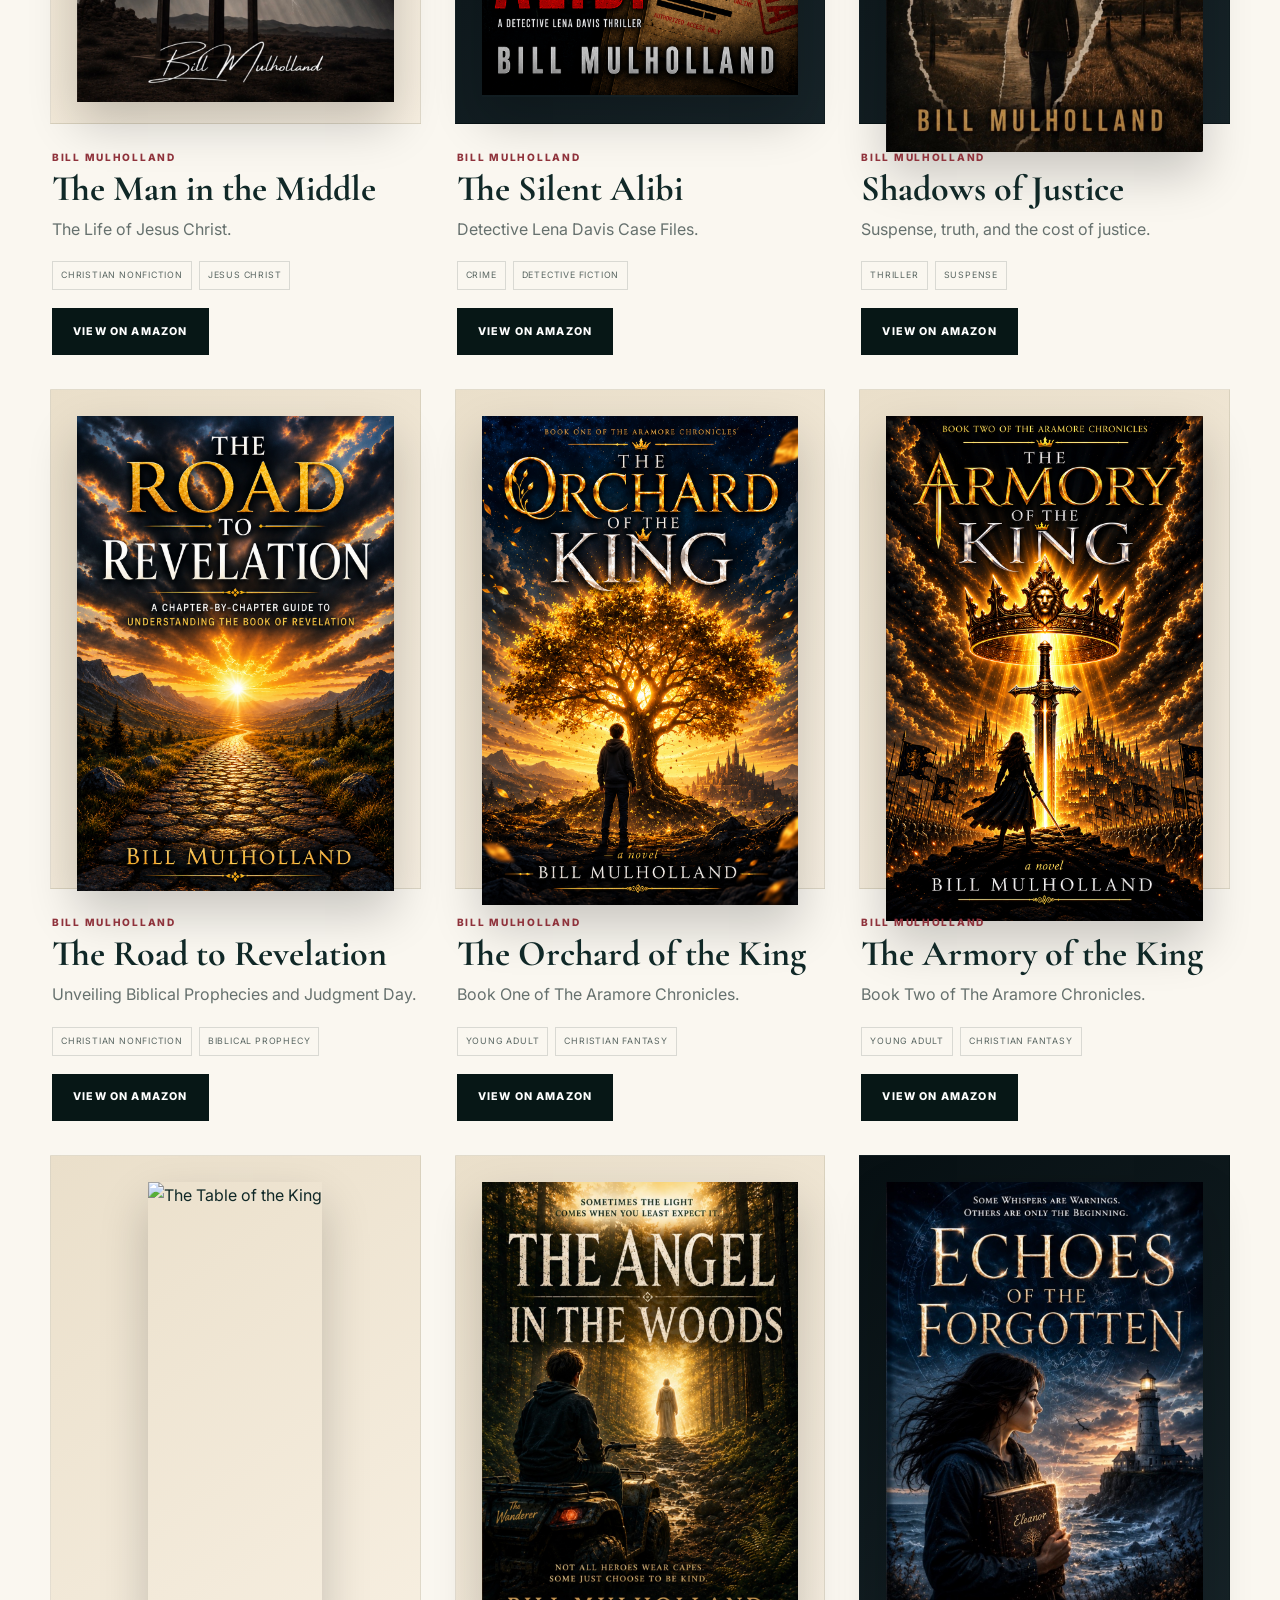
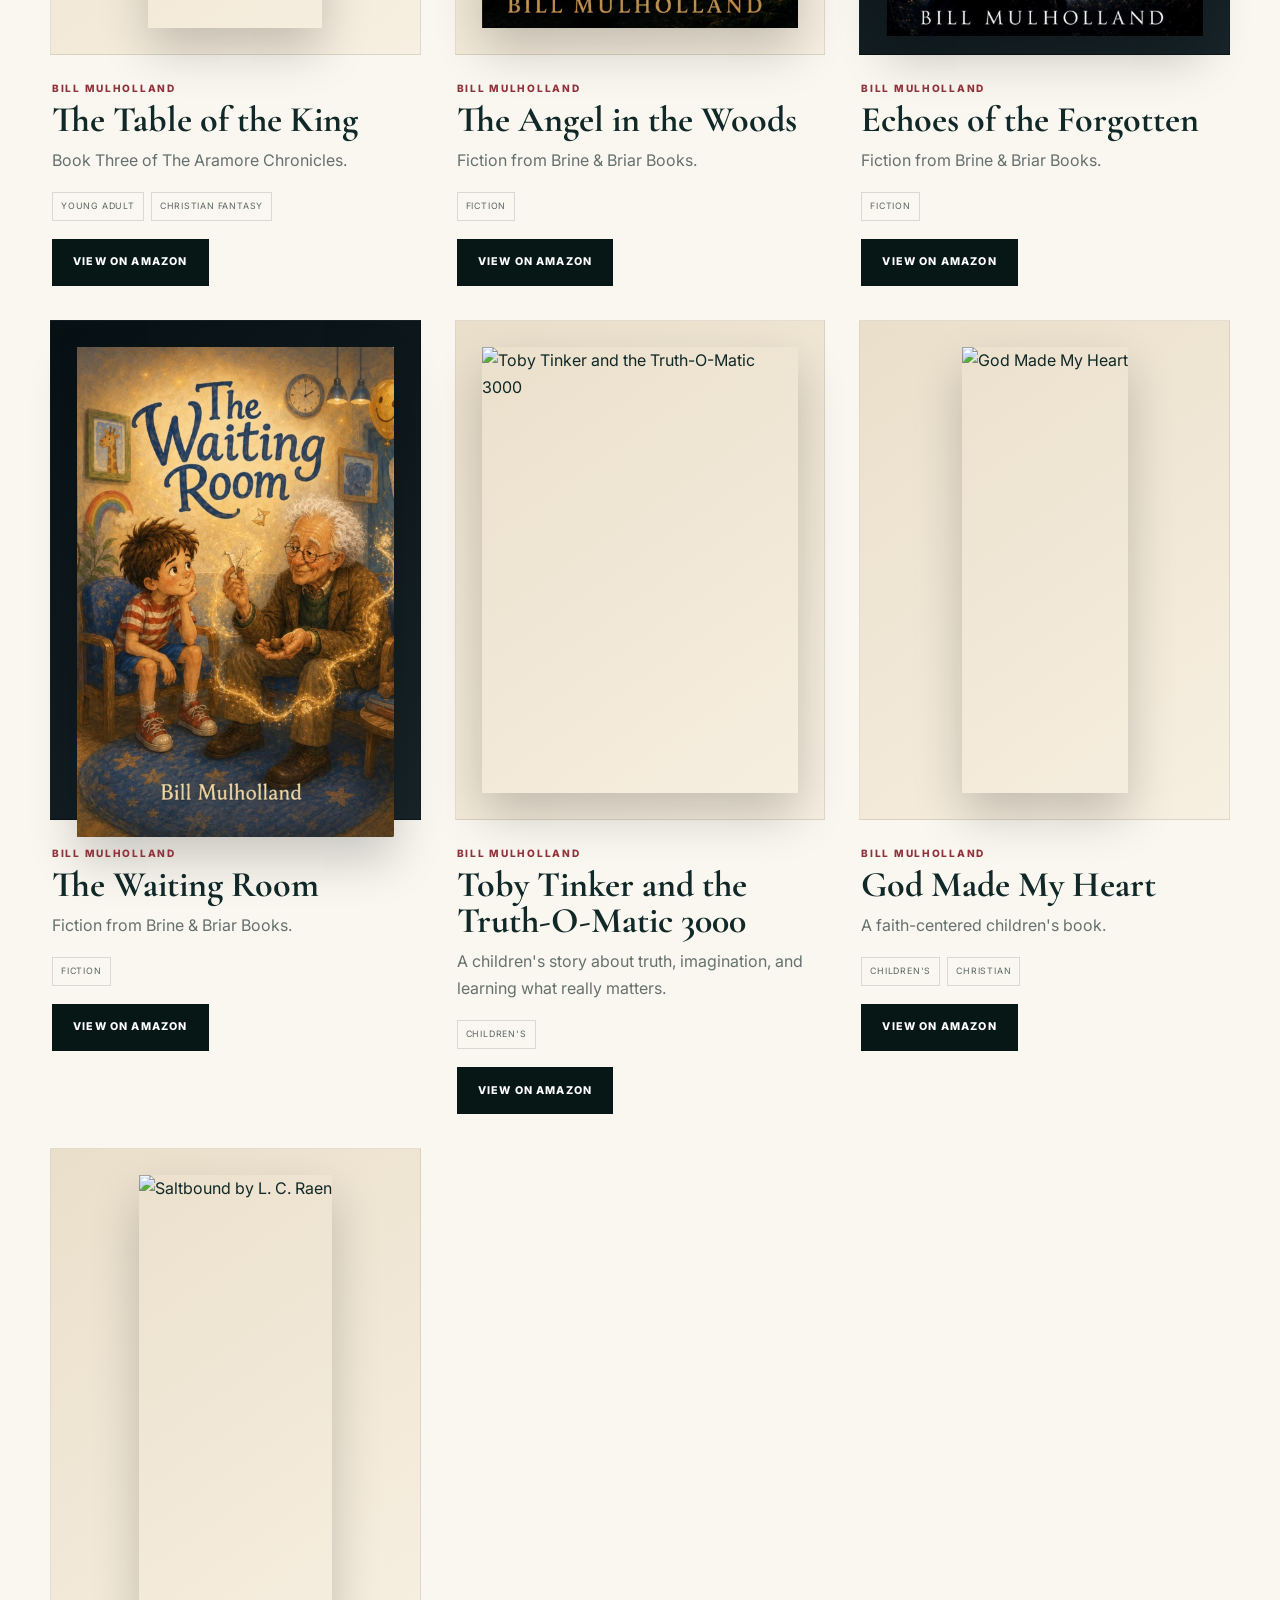
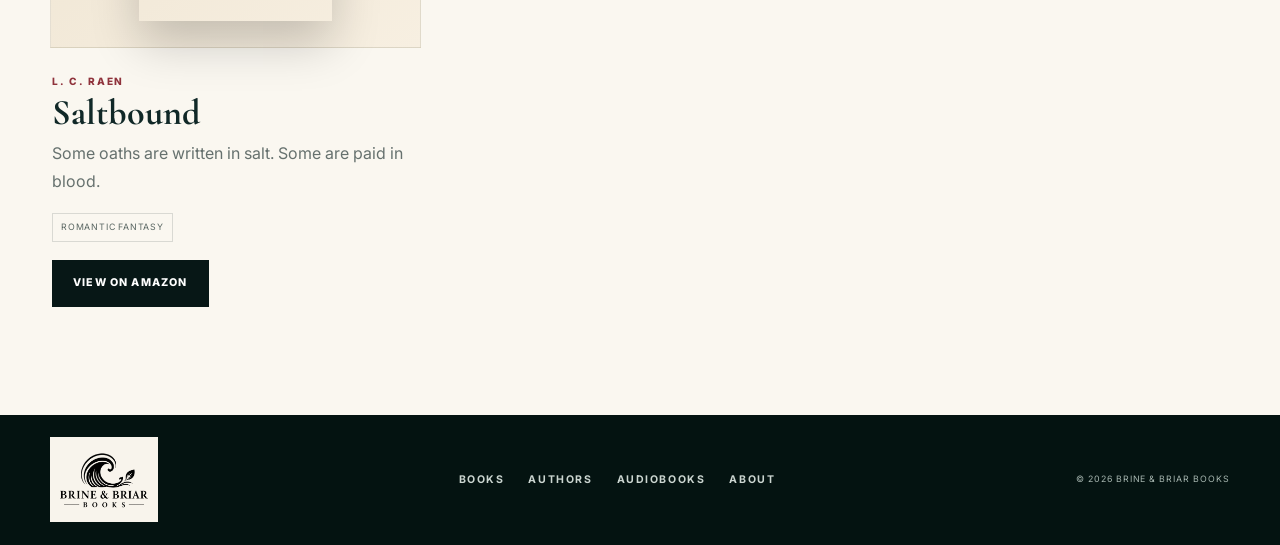
==== commit ad348066: "Update Saltbound cover image" ====
--- a/books.html
+++ b/books.html
@@ -303,7 +303,7 @@
 
       <article class="book-card">
         <div class="cover-stage warm">
-          <img src="assets/saltbound.png.PNG"
+          <img src="assets/saltbound-new.png"
                alt="Saltbound by L. C. Raen"
                loading="lazy">
         </div>
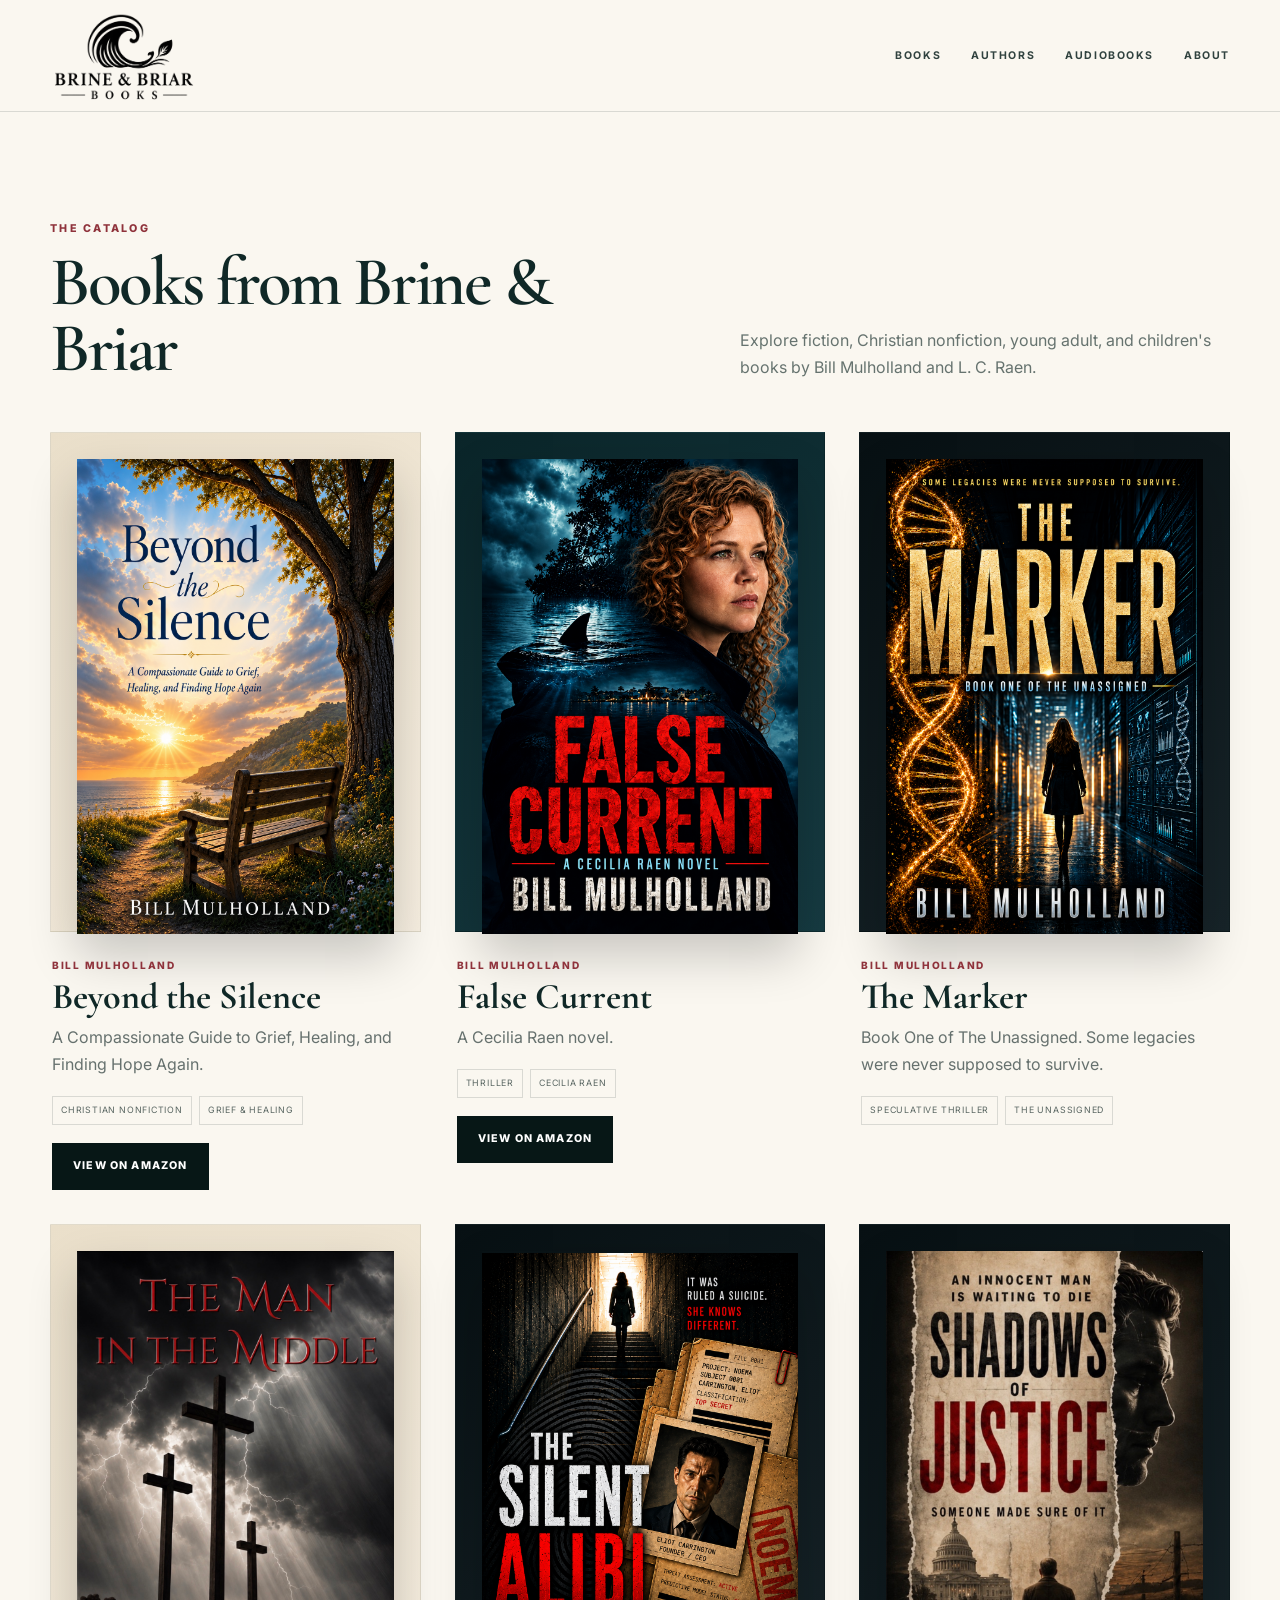
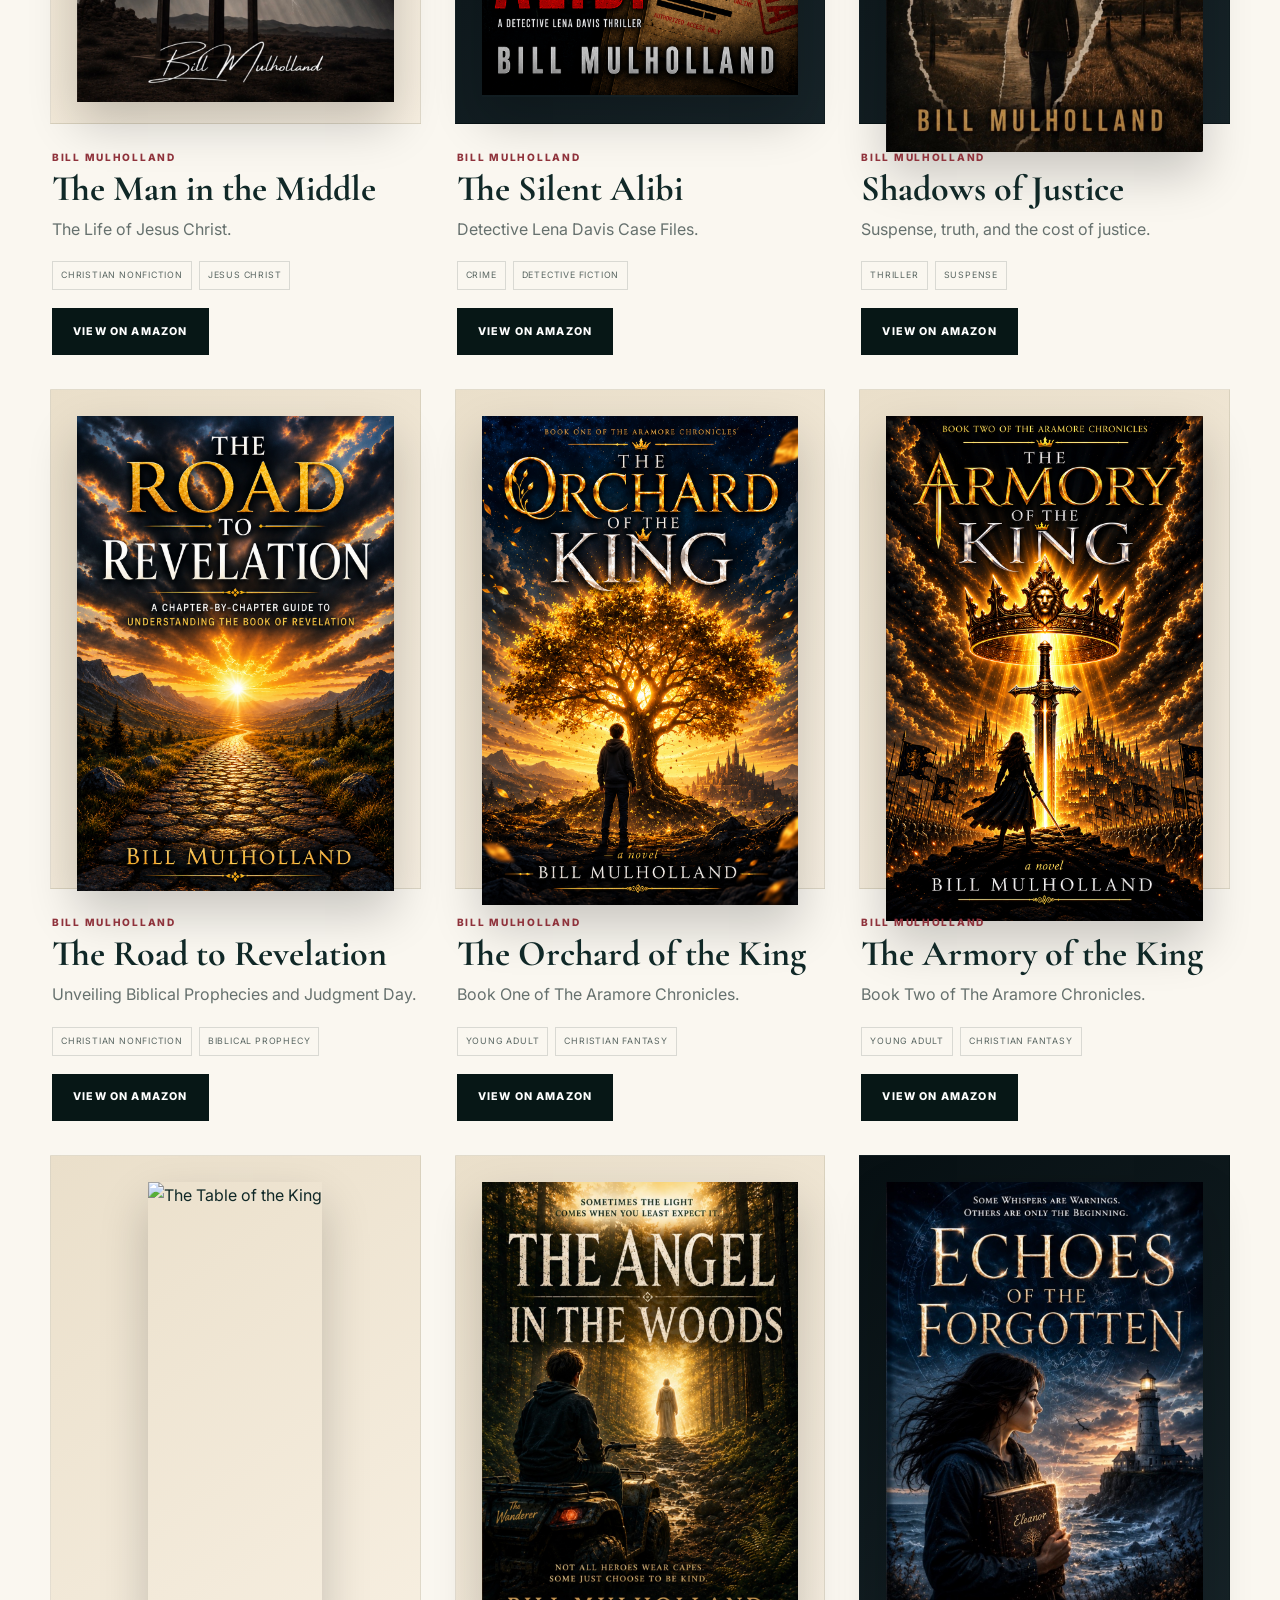
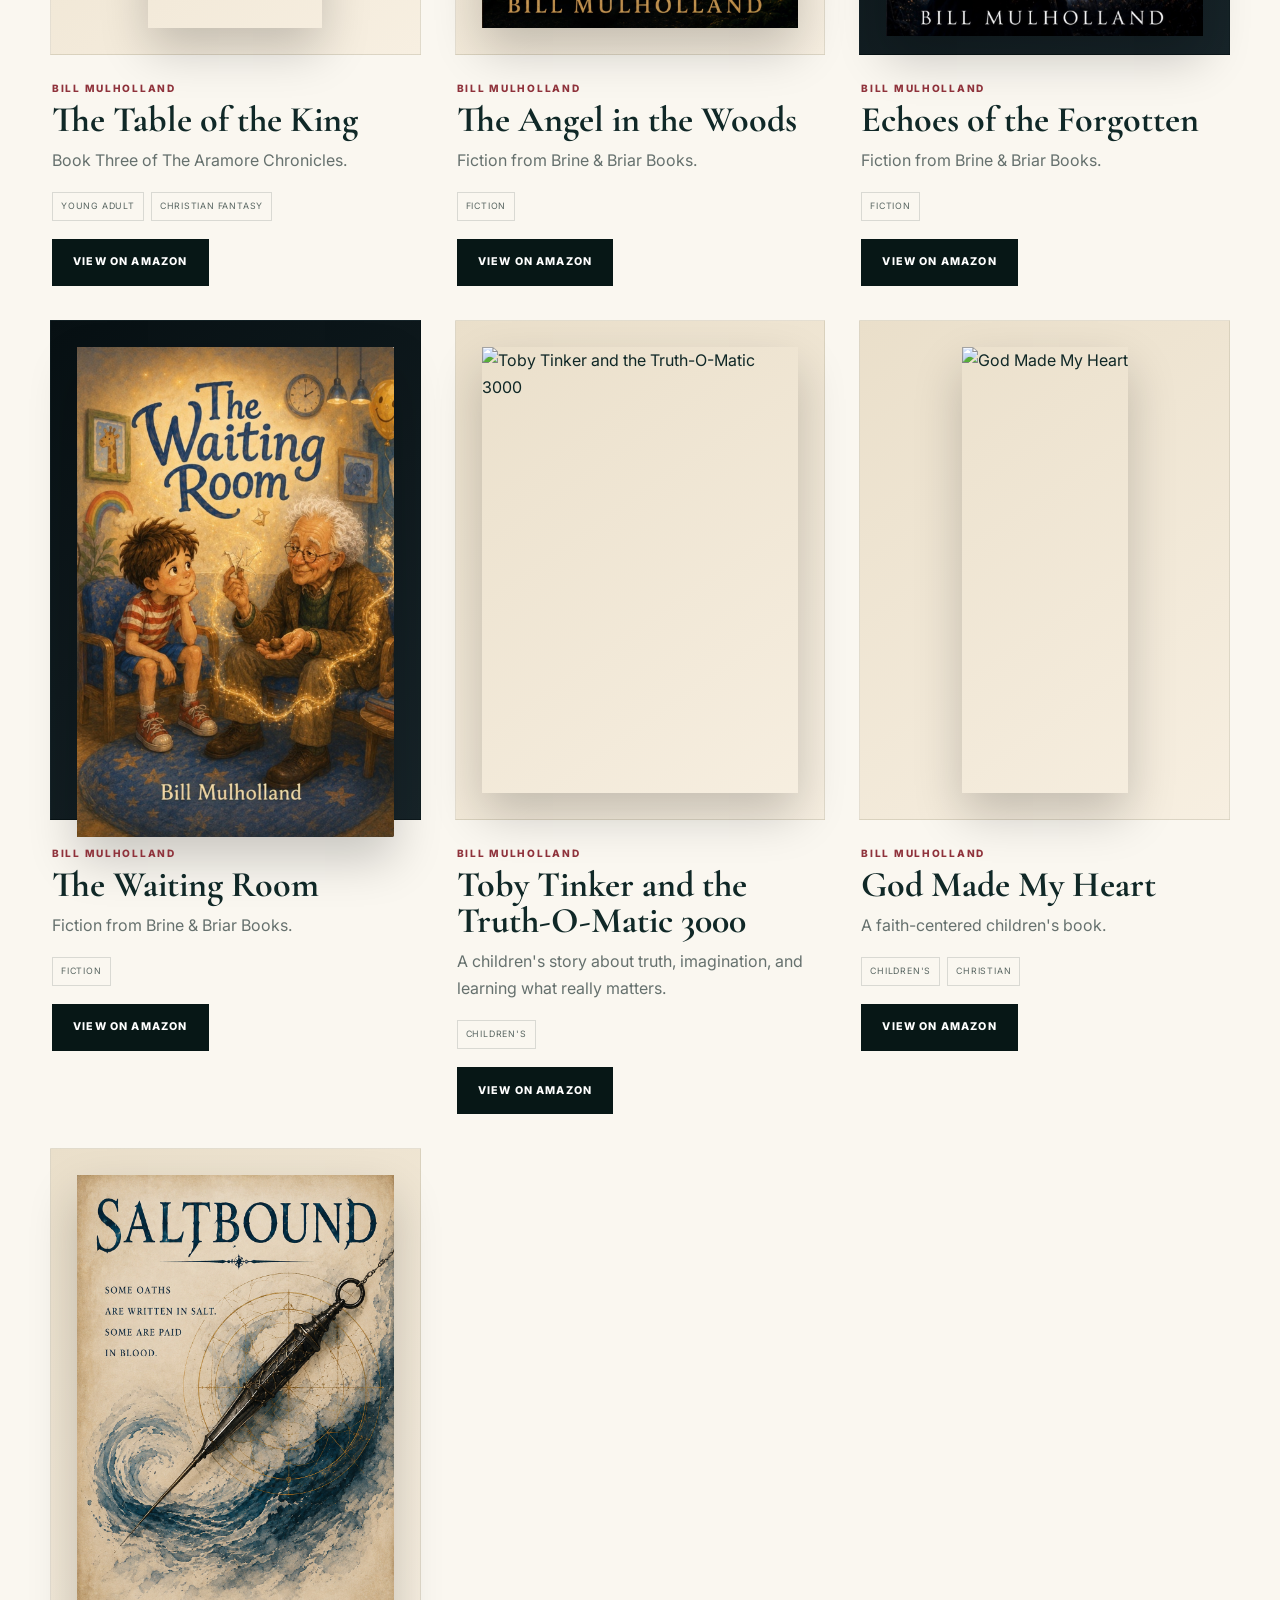
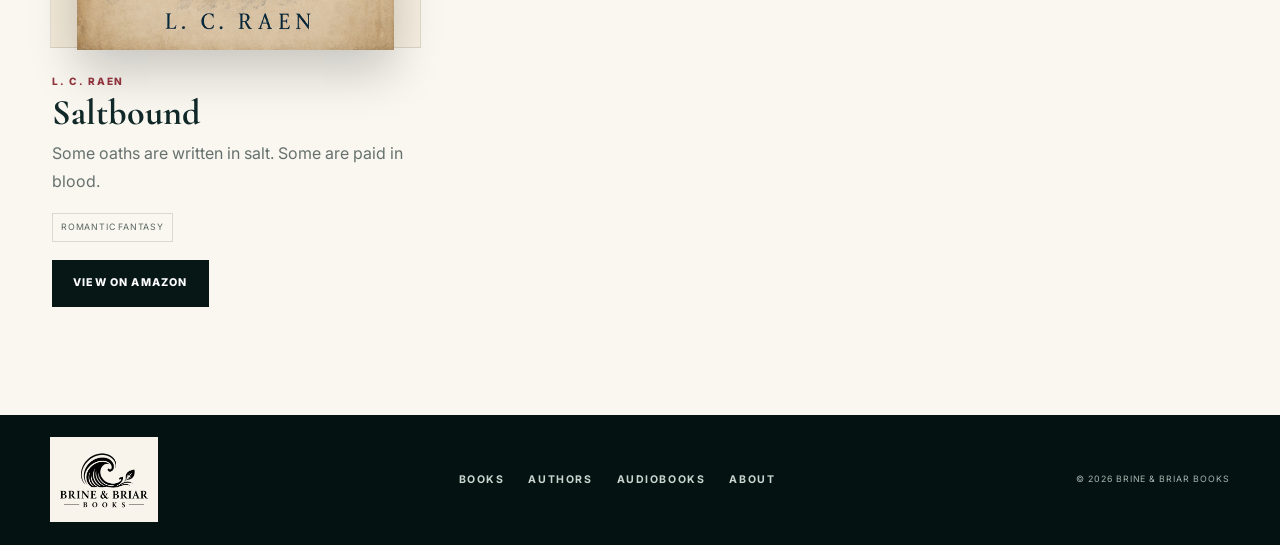
==== commit c8c48023: "Update books.html" ====
--- a/books.html
+++ b/books.html
@@ -303,7 +303,7 @@
 
       <article class="book-card">
         <div class="cover-stage warm">
-          <img src="assets/saltbound-new.png"
+          <img src="assets/Saltbound-new.png"
                alt="Saltbound by L. C. Raen"
                loading="lazy">
         </div>
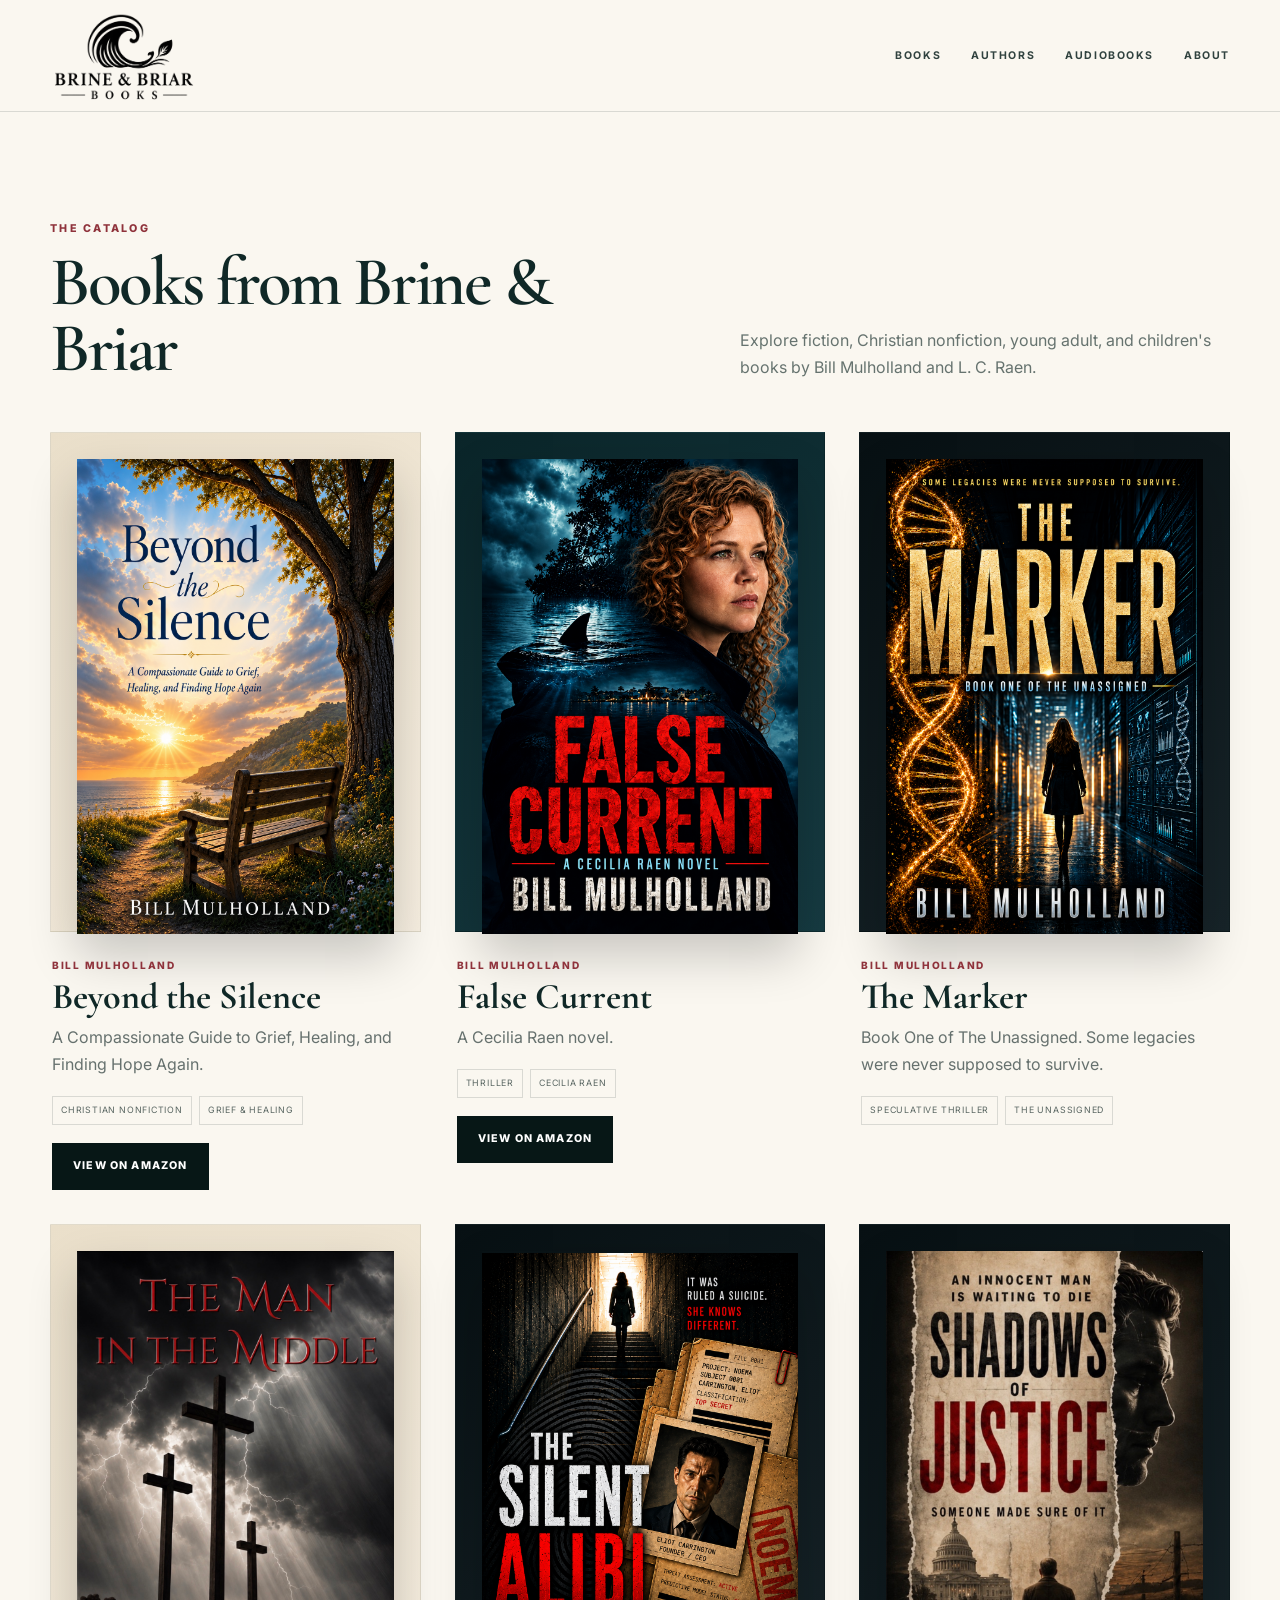
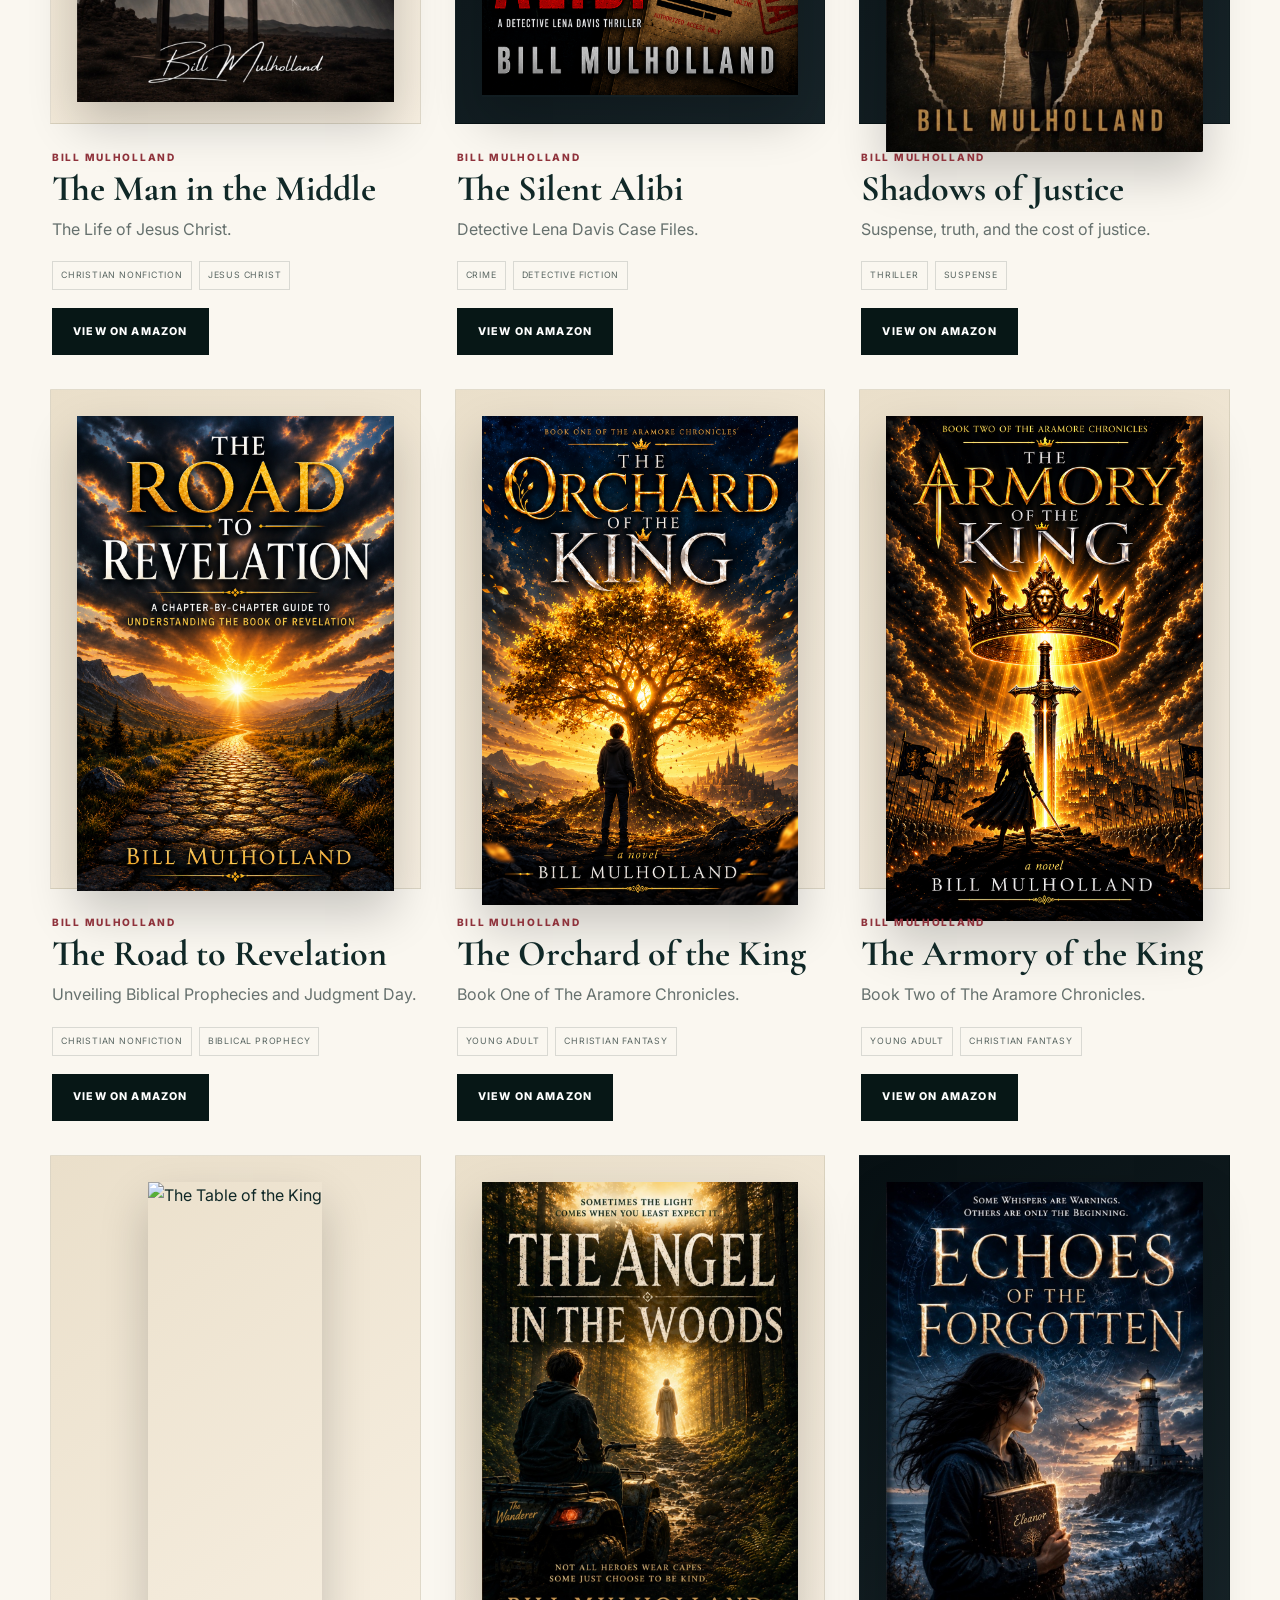
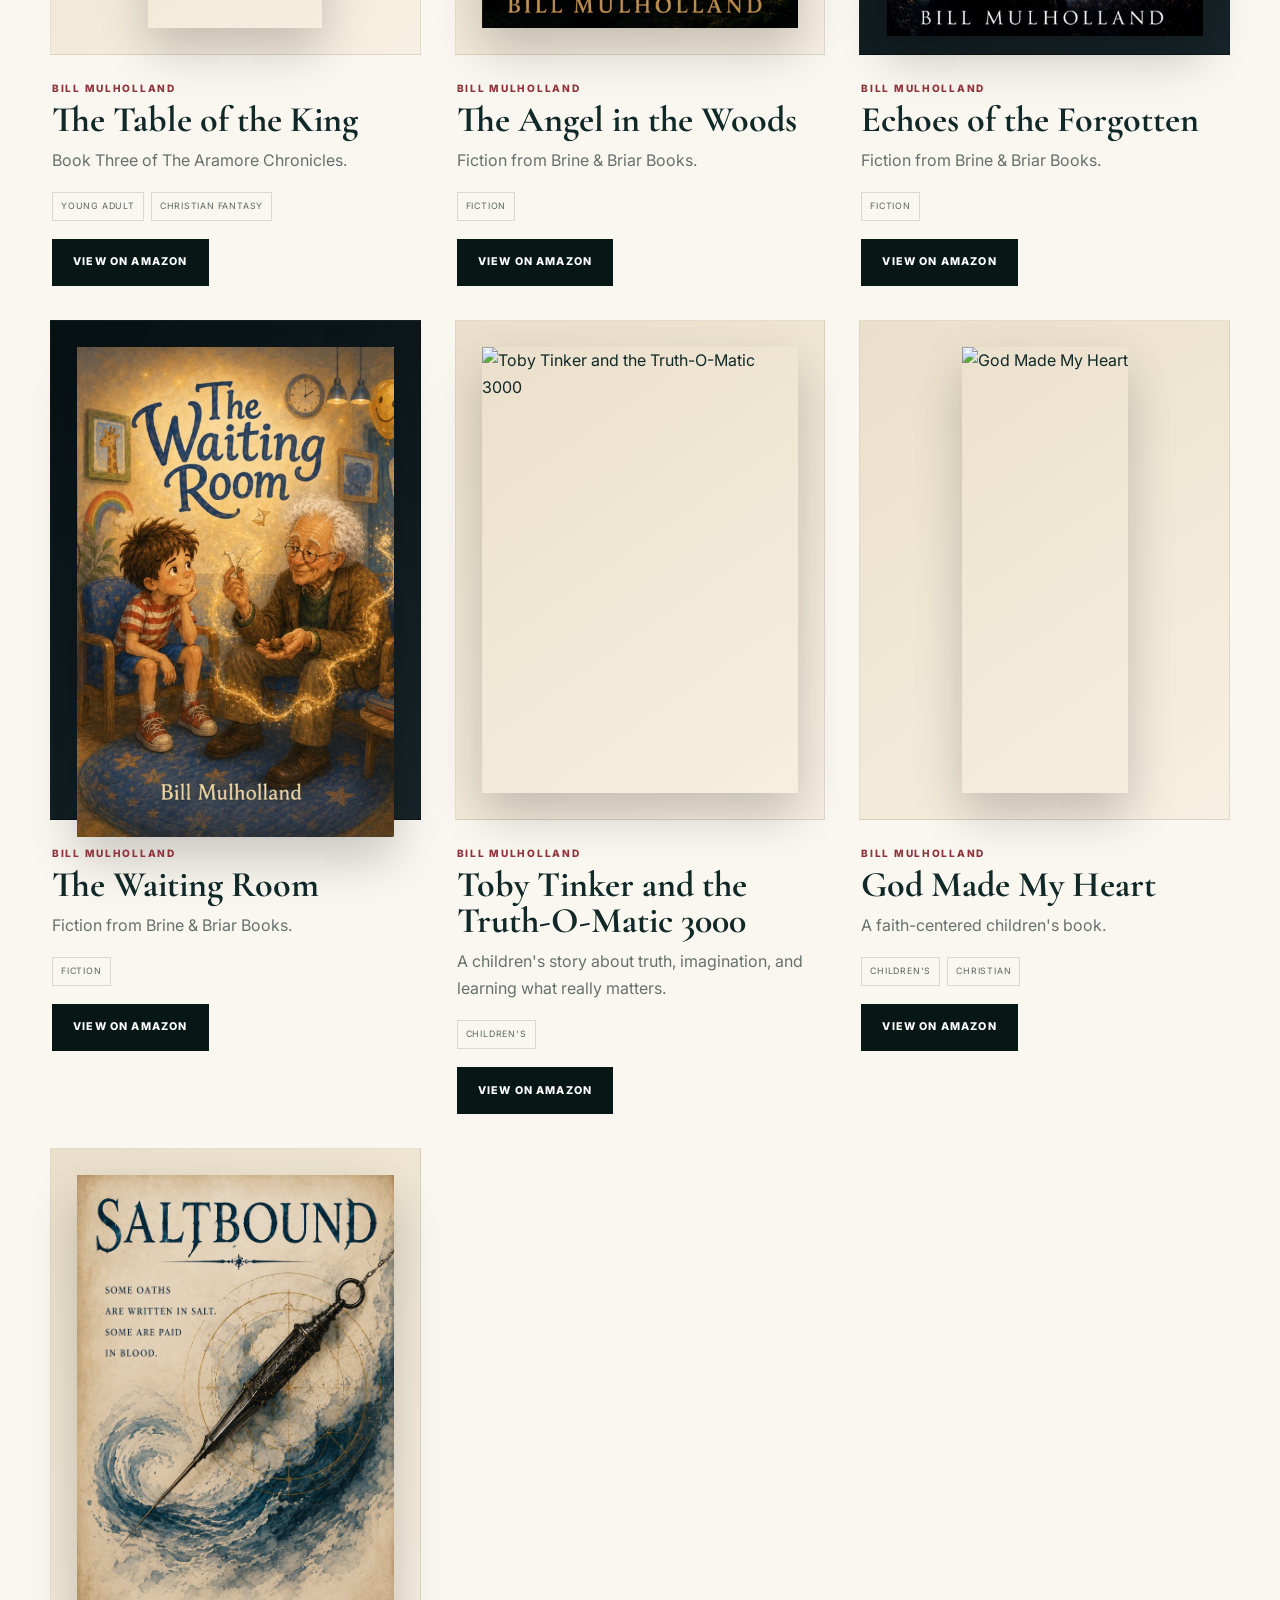
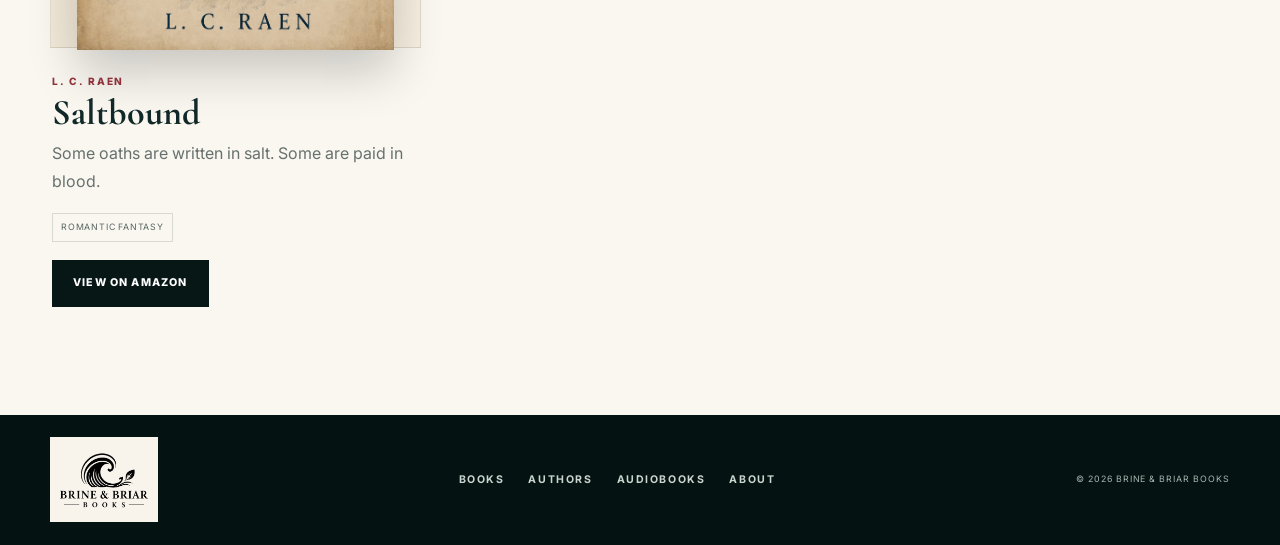
==== commit 0c4e55f8: "Use revised Saltbound cover in books.html" ====
--- a/books.html
+++ b/books.html
@@ -303,7 +303,7 @@
 
       <article class="book-card">
         <div class="cover-stage warm">
-          <img src="assets/Saltbound-new.png"
+          <img src="assets/saltbound-revised.jpg"
                alt="Saltbound by L. C. Raen"
                loading="lazy">
         </div>
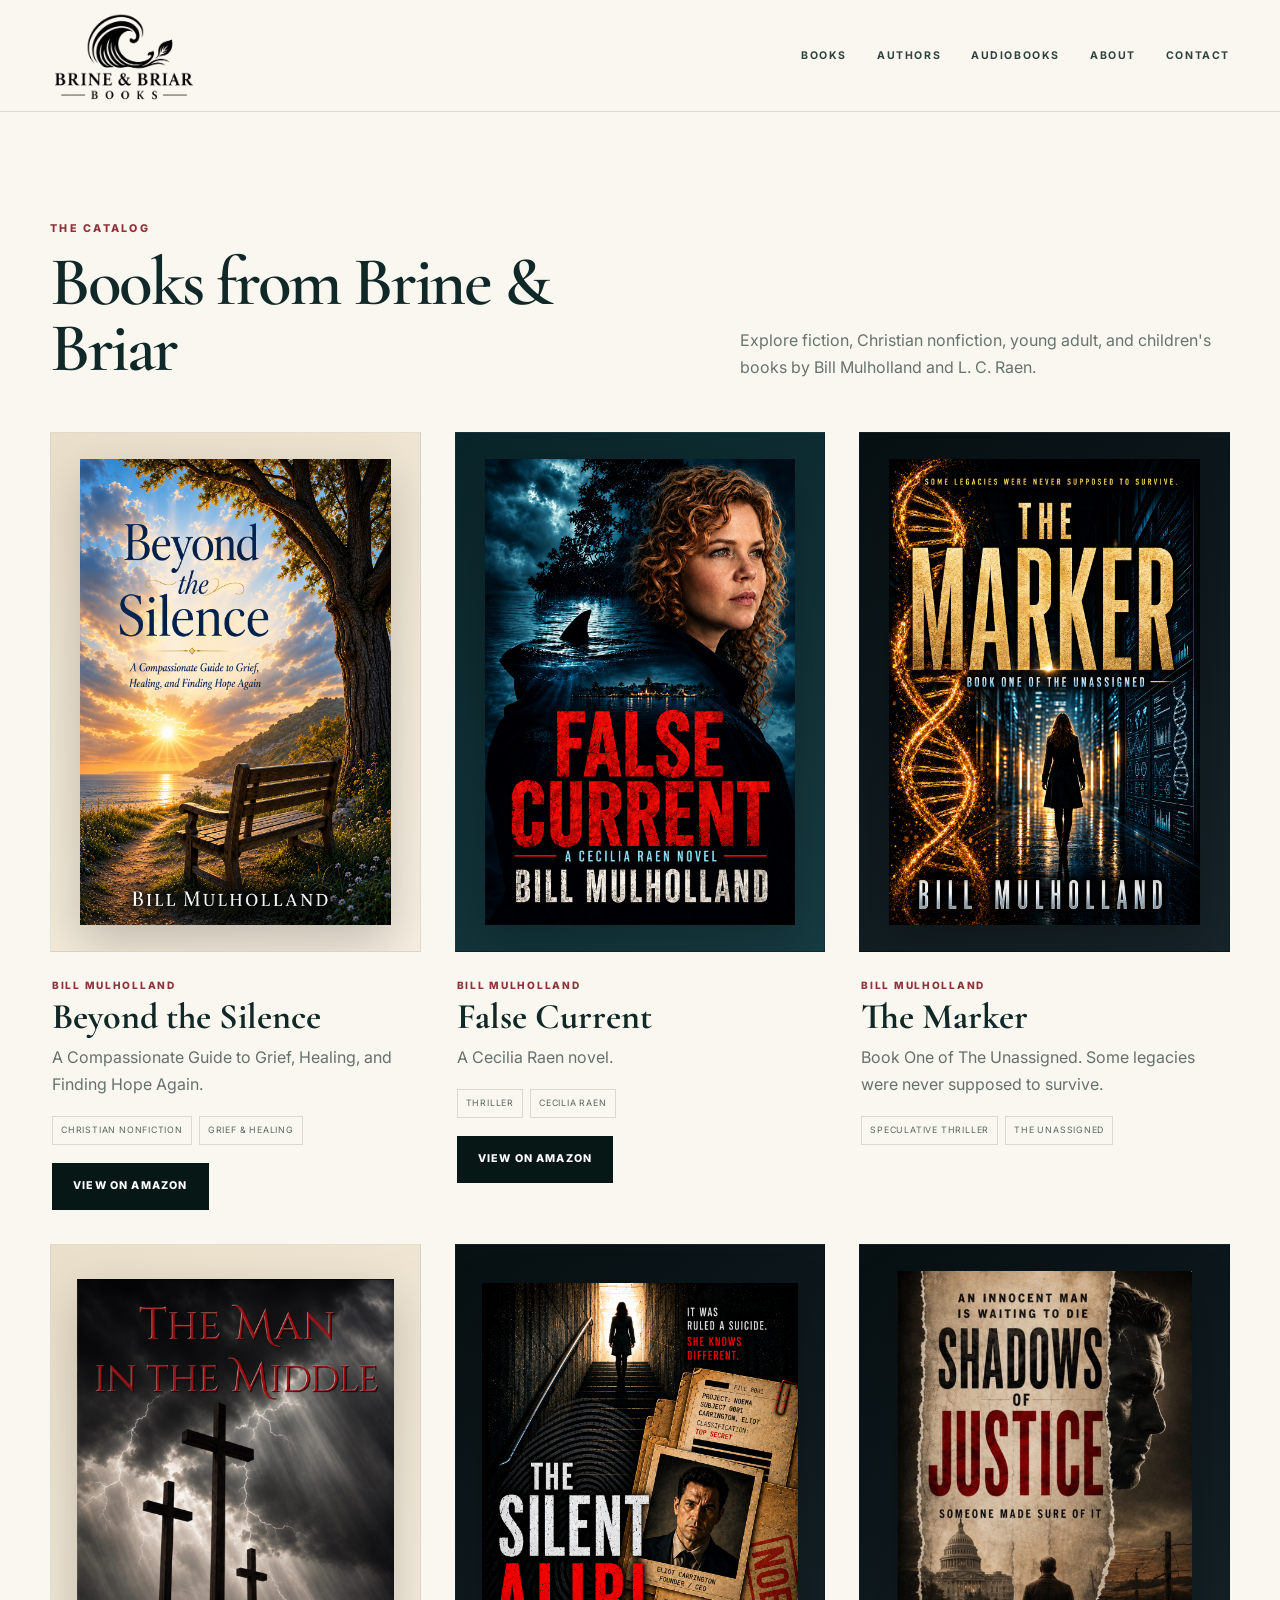
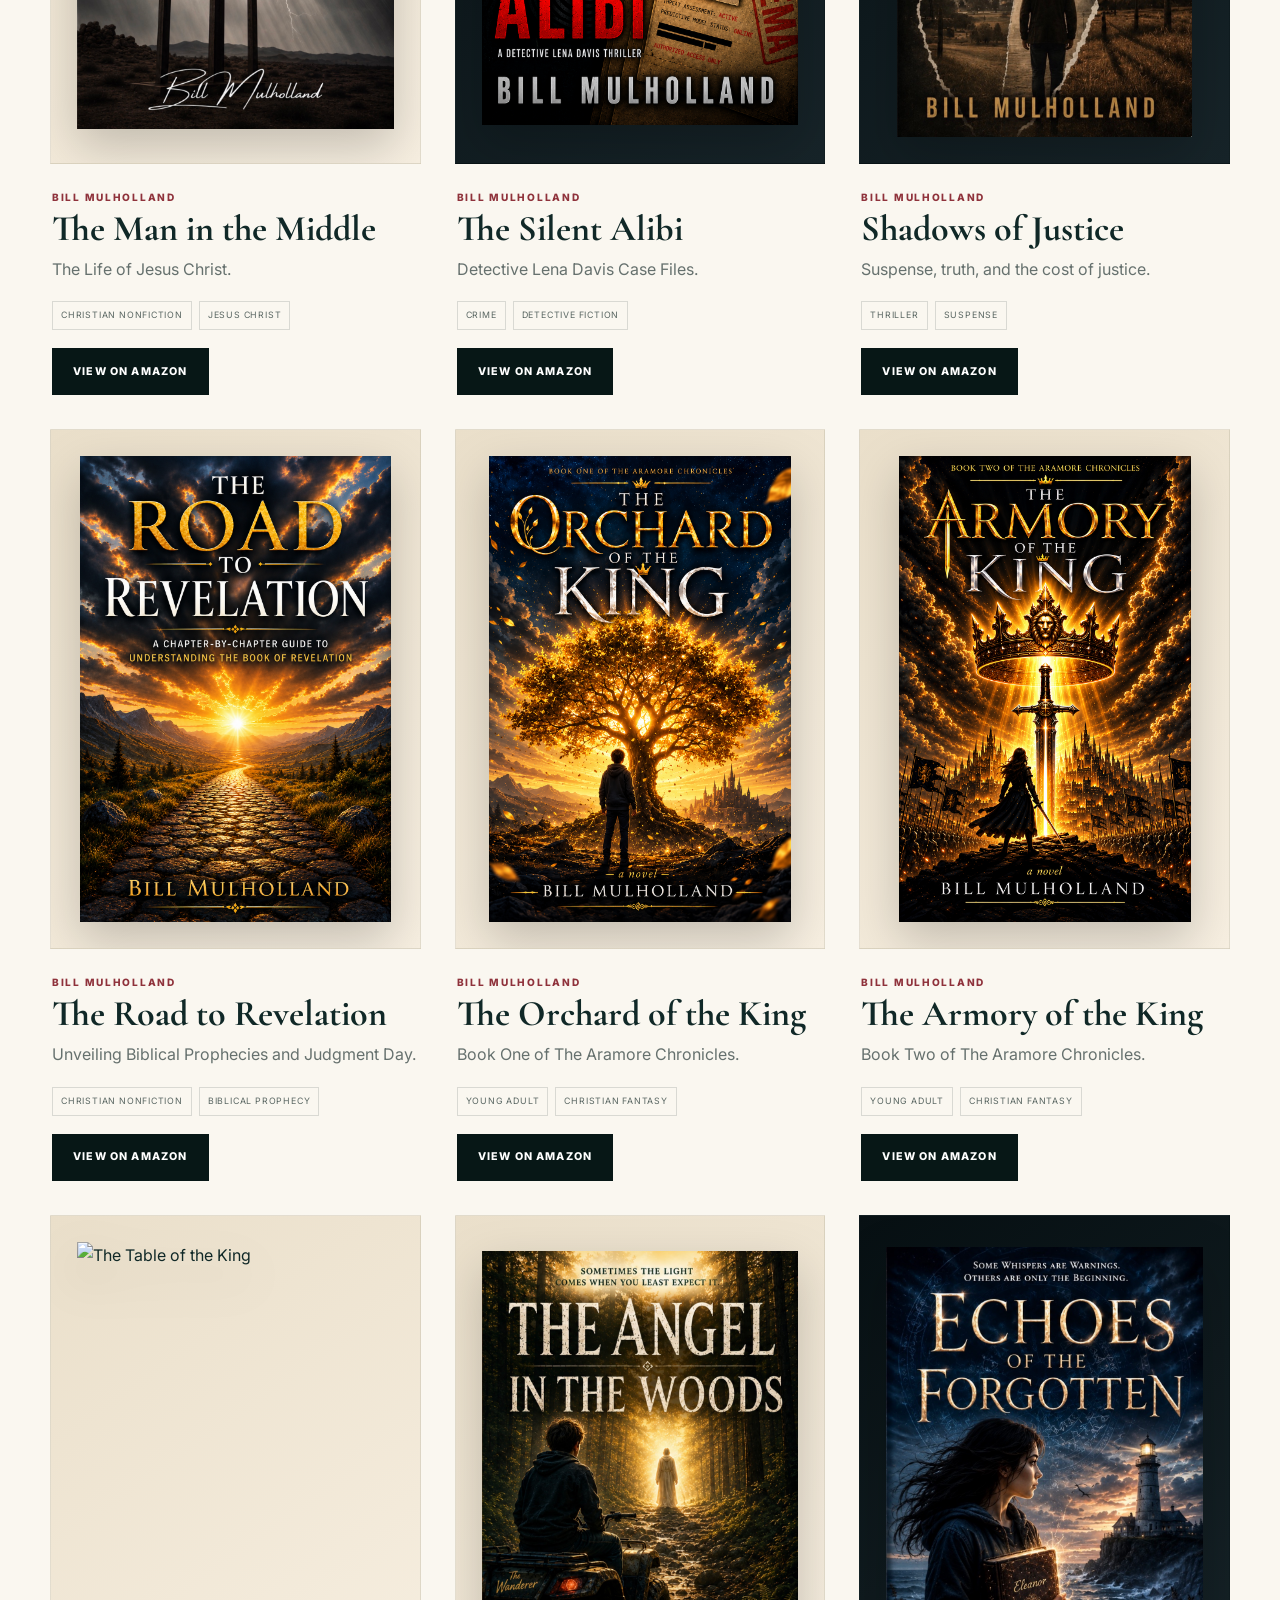
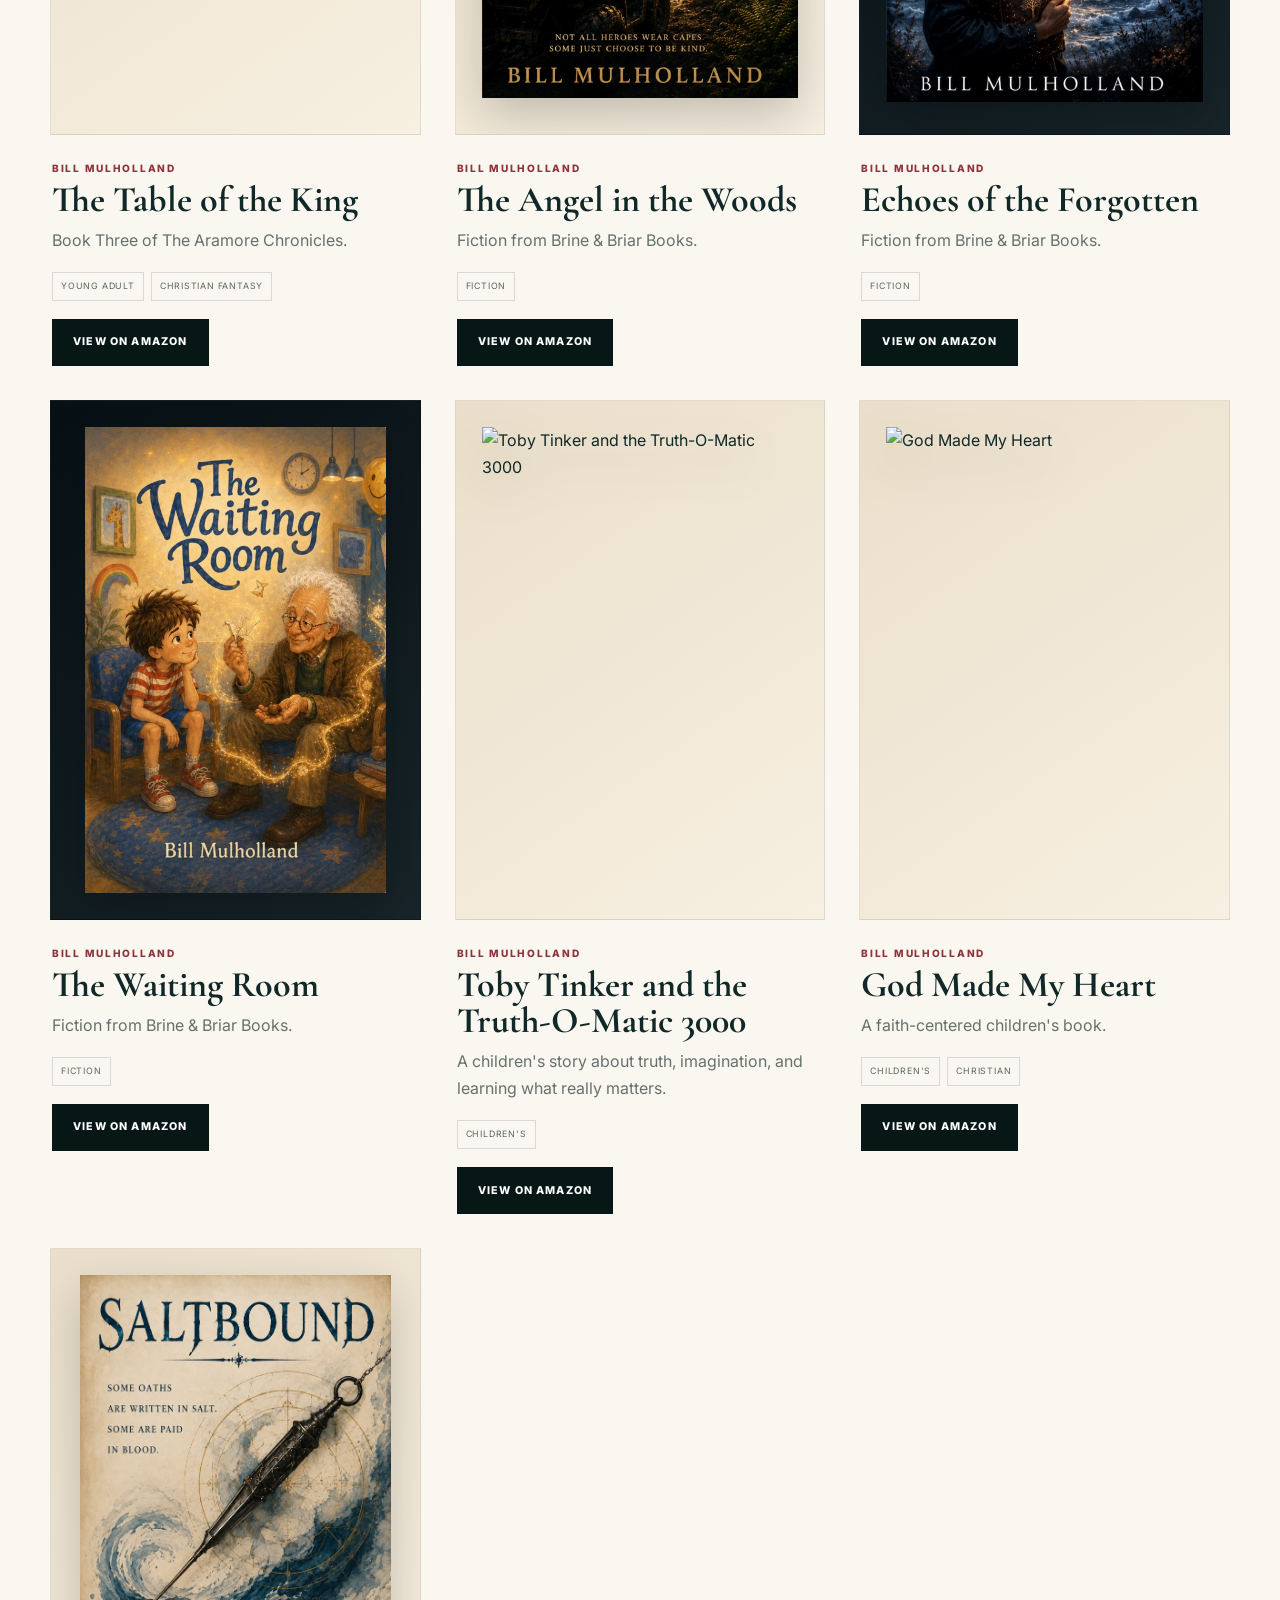
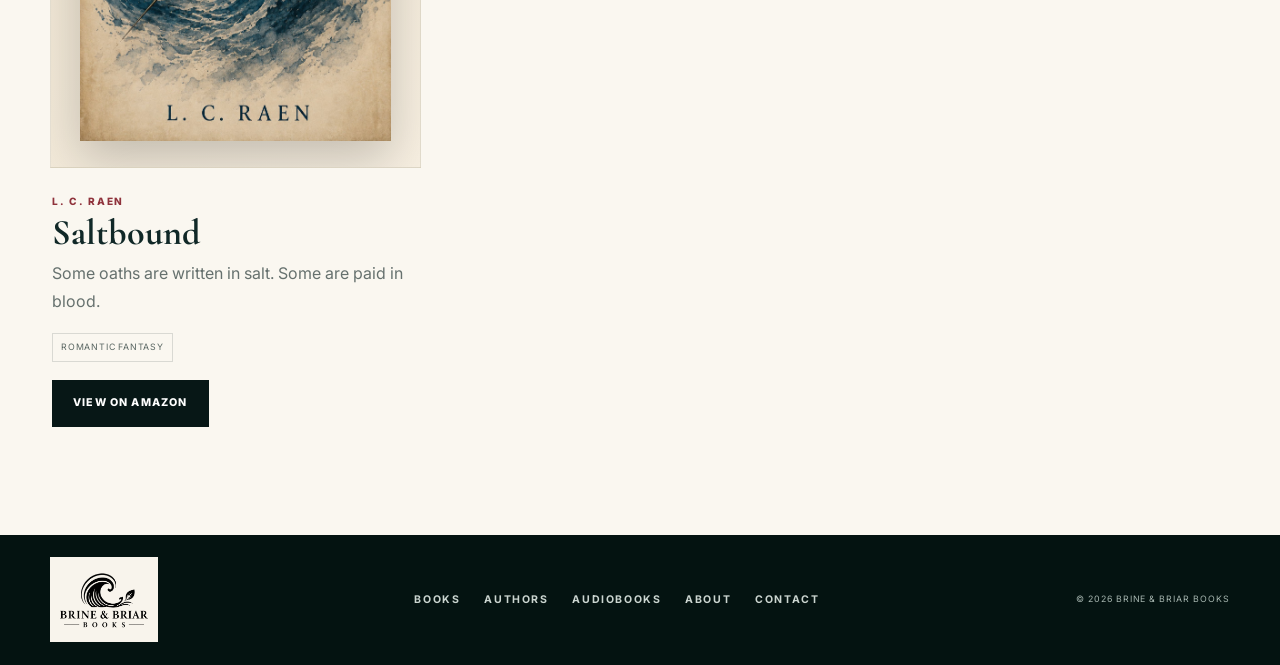
==== commit 07bfafcf: "Add Contact navigation to catalog" ====
--- a/books.html
+++ b/books.html
@@ -17,7 +17,7 @@
   <link href="https://fonts.googleapis.com/css2?family=Cormorant+Garamond:wght@500;600;700&family=Inter:wght@400;500;600;700&display=swap"
         rel="stylesheet">
 
-  <link rel="stylesheet" href="styles.css">
+  <link rel="stylesheet" href="styles.css?v=20261010-contact">
 </head>
 
 <body>
@@ -52,6 +52,7 @@
       <a href="index.html#about">
         About
       </a>
+      <a href="contact.html">Contact</a>
 
     </nav>
 
@@ -351,6 +352,7 @@
       <a href="index.html#about">
         About
       </a>
+      <a href="contact.html">Contact</a>
 
     </nav>
 
--- a/styles.css
+++ b/styles.css
@@ -45,11 +45,11 @@
 .dark{background:var(--deep);color:#fff}
 .spotify{margin-top:18px;background:var(--spotify);color:#05210d}
 .hero-credit{margin:0;color:#91a79f;text-transform:uppercase;letter-spacing:.14em;font-size:.62rem}
-.featured-book{position:relative;display:grid;place-items:center;min-height:540px}
+.featured-book{position:relative;display:flex;flex-direction:column;align-items:center;justify-content:center;gap:18px;min-height:540px}
 .featured-frame{position:relative;padding:24px;background:rgba(255,255,255,.04);border:1px solid rgba(255,255,255,.11)}
 .featured-frame:before{content:"";position:absolute;inset:-24px 28px 24px -28px;border:1px solid rgba(255,255,255,.07);z-index:-1}
 .featured-frame img{width:310px;max-height:475px;object-fit:contain;box-shadow:0 32px 75px rgba(0,0,0,.42)}
-.featured-caption{position:absolute;right:0;bottom:24px;width:205px;background:var(--paper);color:var(--ink);padding:17px 19px;box-shadow:0 18px 44px rgba(0,0,0,.22)}
+.featured-caption{position:relative;inset:auto;width:358px;max-width:100%;background:var(--paper);color:var(--ink);padding:16px 19px;box-shadow:0 14px 32px rgba(0,0,0,.18);border:1px solid rgba(16,40,39,.08);z-index:2}
 .featured-caption span,.featured-caption small{display:block;text-transform:uppercase;letter-spacing:.13em;font-size:.55rem;font-weight:700}
 .featured-caption strong{display:block;font-family:"Cormorant Garamond",Georgia,serif;font-size:1.65rem;line-height:1;margin:4px 0 6px}
 .brand-line{background:#0a201e;color:#dbe3df;border-top:1px solid rgba(255,255,255,.04)}
@@ -59,8 +59,8 @@
 .section-heading h2,.about-copy h2,.audiobook-copy h2{margin:0;font-size:clamp(3.2rem,5.4vw,4.8rem);line-height:.95;letter-spacing:-.035em;font-weight:600}
 .section-heading>p{margin:0;color:var(--muted)}
 .book-grid{display:grid;grid-template-columns:repeat(3,1fr);gap:34px}
-.cover-stage{height:500px;display:grid;place-items:center;padding:26px;border:1px solid rgba(16,40,39,.08)}
-.cover-stage img{height:100%;width:auto;max-width:100%;object-fit:contain;box-shadow:0 22px 46px rgba(0,0,0,.2)}
+.cover-stage{height:520px;display:flex;align-items:center;justify-content:center;padding:26px;overflow:hidden;border:1px solid rgba(16,40,39,.08)}
+.cover-stage img{width:100%;height:100%;max-width:100%;max-height:100%;object-fit:contain;object-position:center;box-shadow:none;filter:drop-shadow(0 18px 24px rgba(0,0,0,.20))}
 .warm{background:linear-gradient(145deg,#eadfca,#f7efe1)}
 .ocean{background:linear-gradient(145deg,#0a2529,#163b42)}
 .midnight{background:linear-gradient(145deg,#071013,#172429)}
@@ -75,8 +75,8 @@
 .authors-section{background:var(--paper-2)}
 .author-grid{display:grid;grid-template-columns:1fr 1fr;gap:30px}
 .author-card{display:grid;grid-template-columns:190px 1fr;min-height:350px;background:var(--white);border:1px solid rgba(16,40,39,.1);overflow:hidden;box-shadow:0 18px 50px rgba(7,23,22,.07)}
-.author-art{position:relative;overflow:hidden;background:var(--deep)}
-.author-art img{width:100%;height:100%;object-fit:cover}
+.author-art{position:relative;overflow:hidden;background:var(--deep);display:grid;place-items:center;padding:10px}
+.author-art img{width:100%;height:100%;object-fit:contain;object-position:center}
 .author-overlay{position:absolute;inset:0;background:linear-gradient(to top,rgba(7,23,22,.78),transparent 62%)}
 .monogram{position:absolute;left:18px;bottom:15px;color:#fff;font-family:"Cormorant Garamond",Georgia,serif;font-size:2.05rem;font-weight:700;letter-spacing:.08em}
 .author-copy{padding:30px;display:flex;flex-direction:column;align-items:flex-start}
@@ -149,7 +149,7 @@
   .section{padding:78px 0}
   .section-heading h2,.about-copy h2,.audiobook-copy h2{font-size:3.35rem}
   .book-card{display:block}
-  .cover-stage{height:auto;min-height:430px}
+  .cover-stage{height:460px;min-height:0}
   .author-card{grid-template-columns:1fr}
   .author-art{height:280px}
   .audiobook-grid{gap:38px}
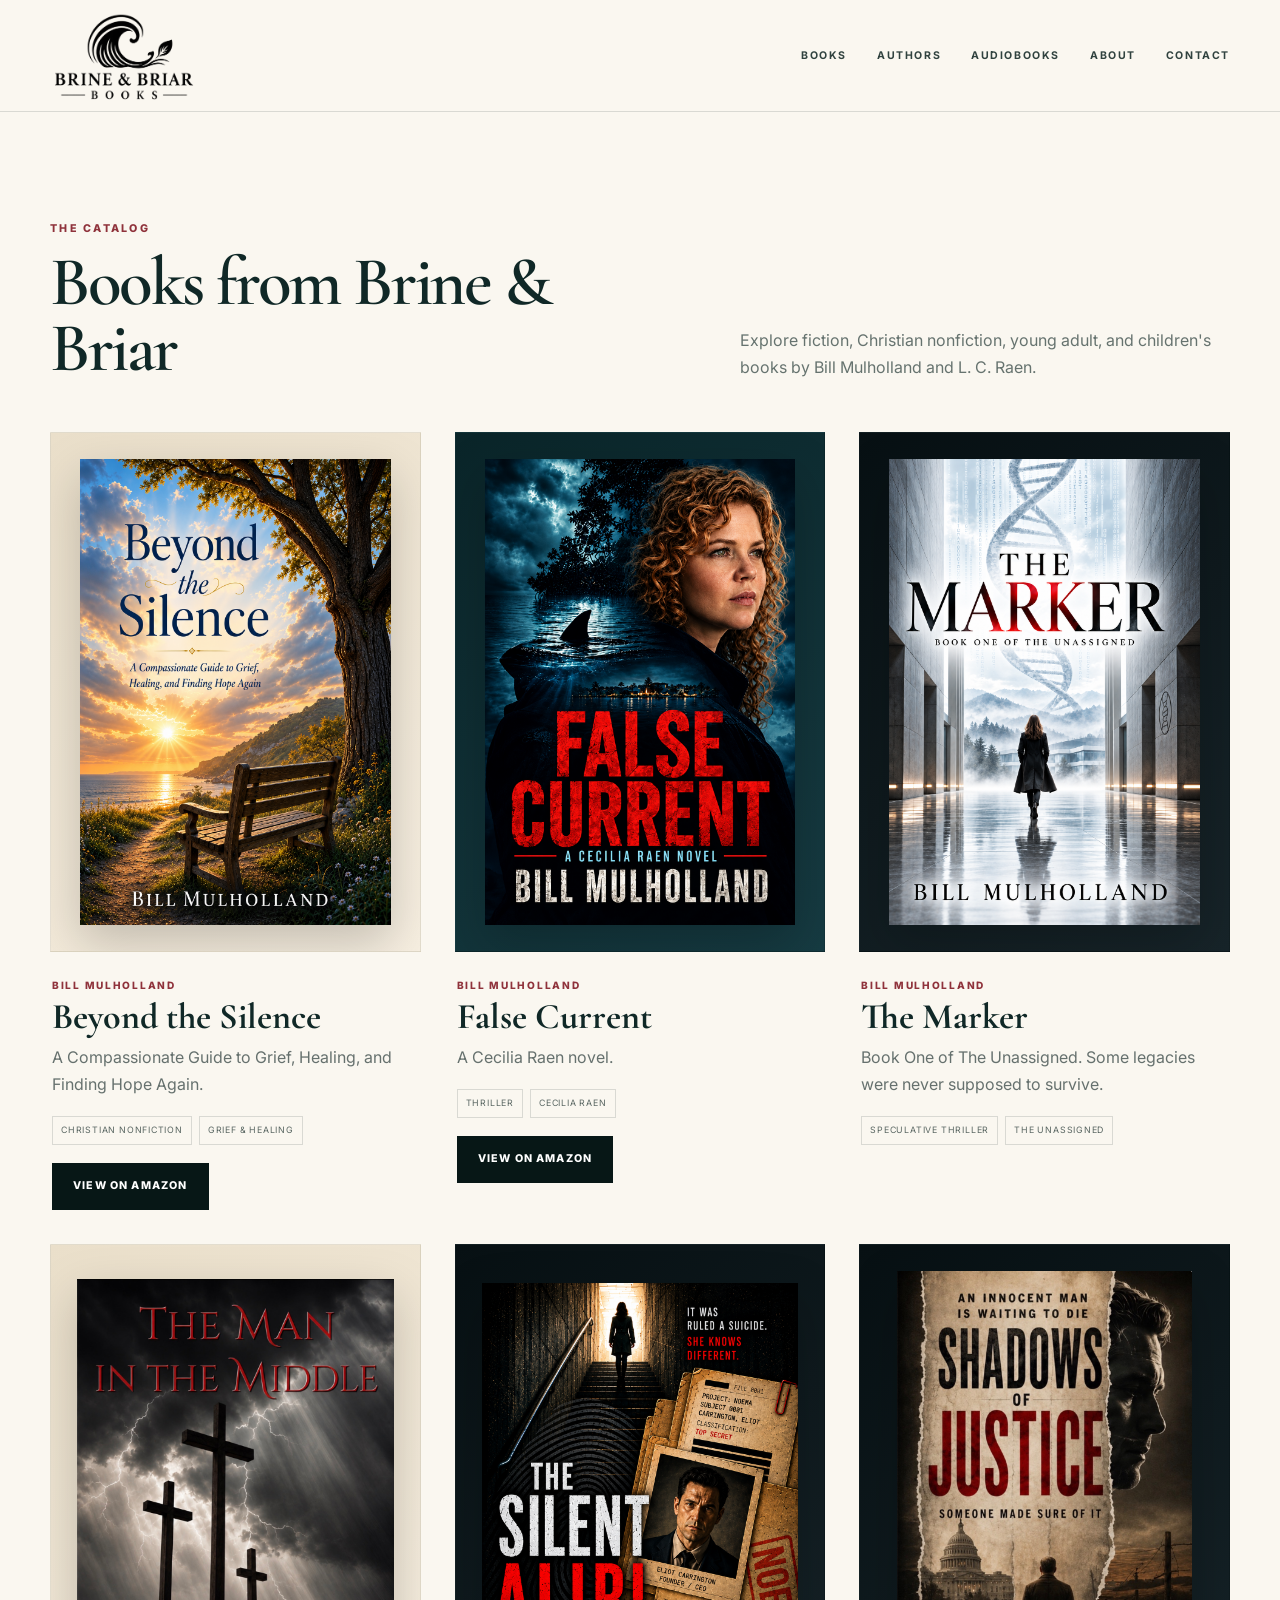
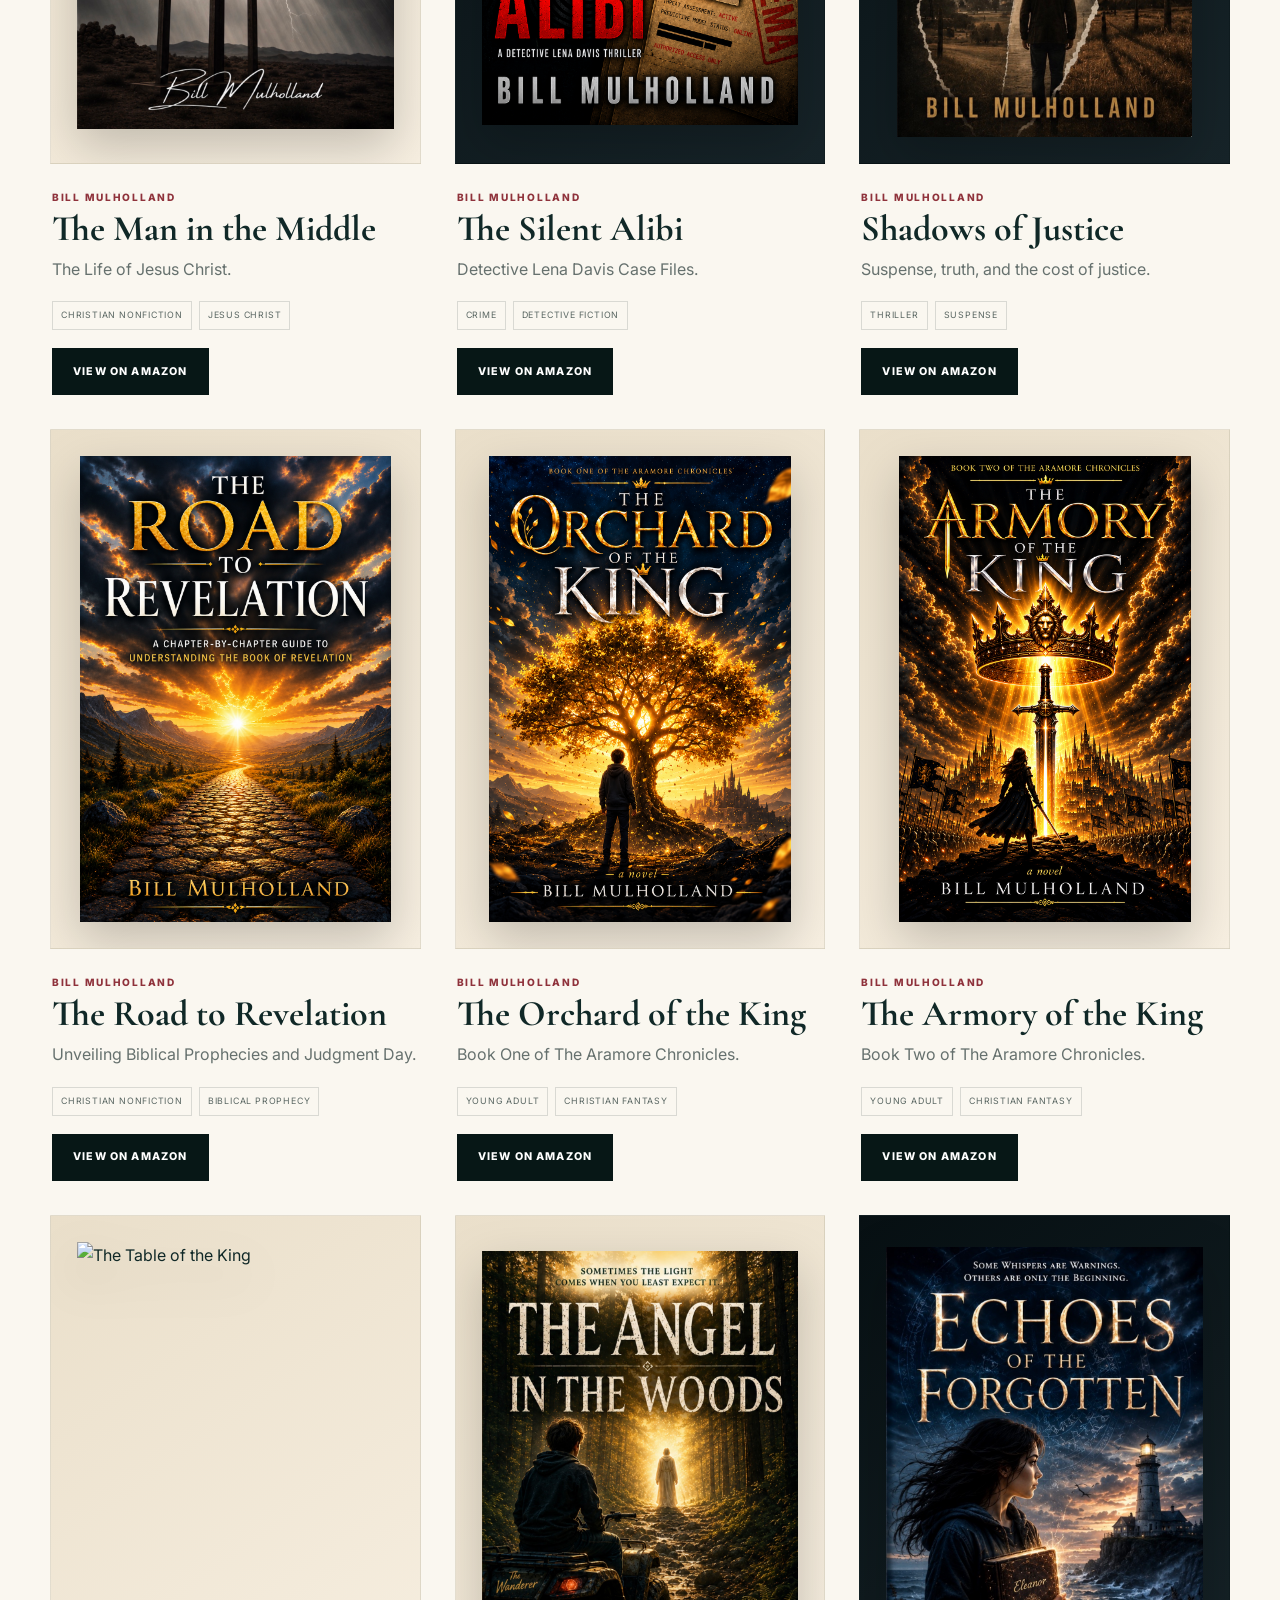
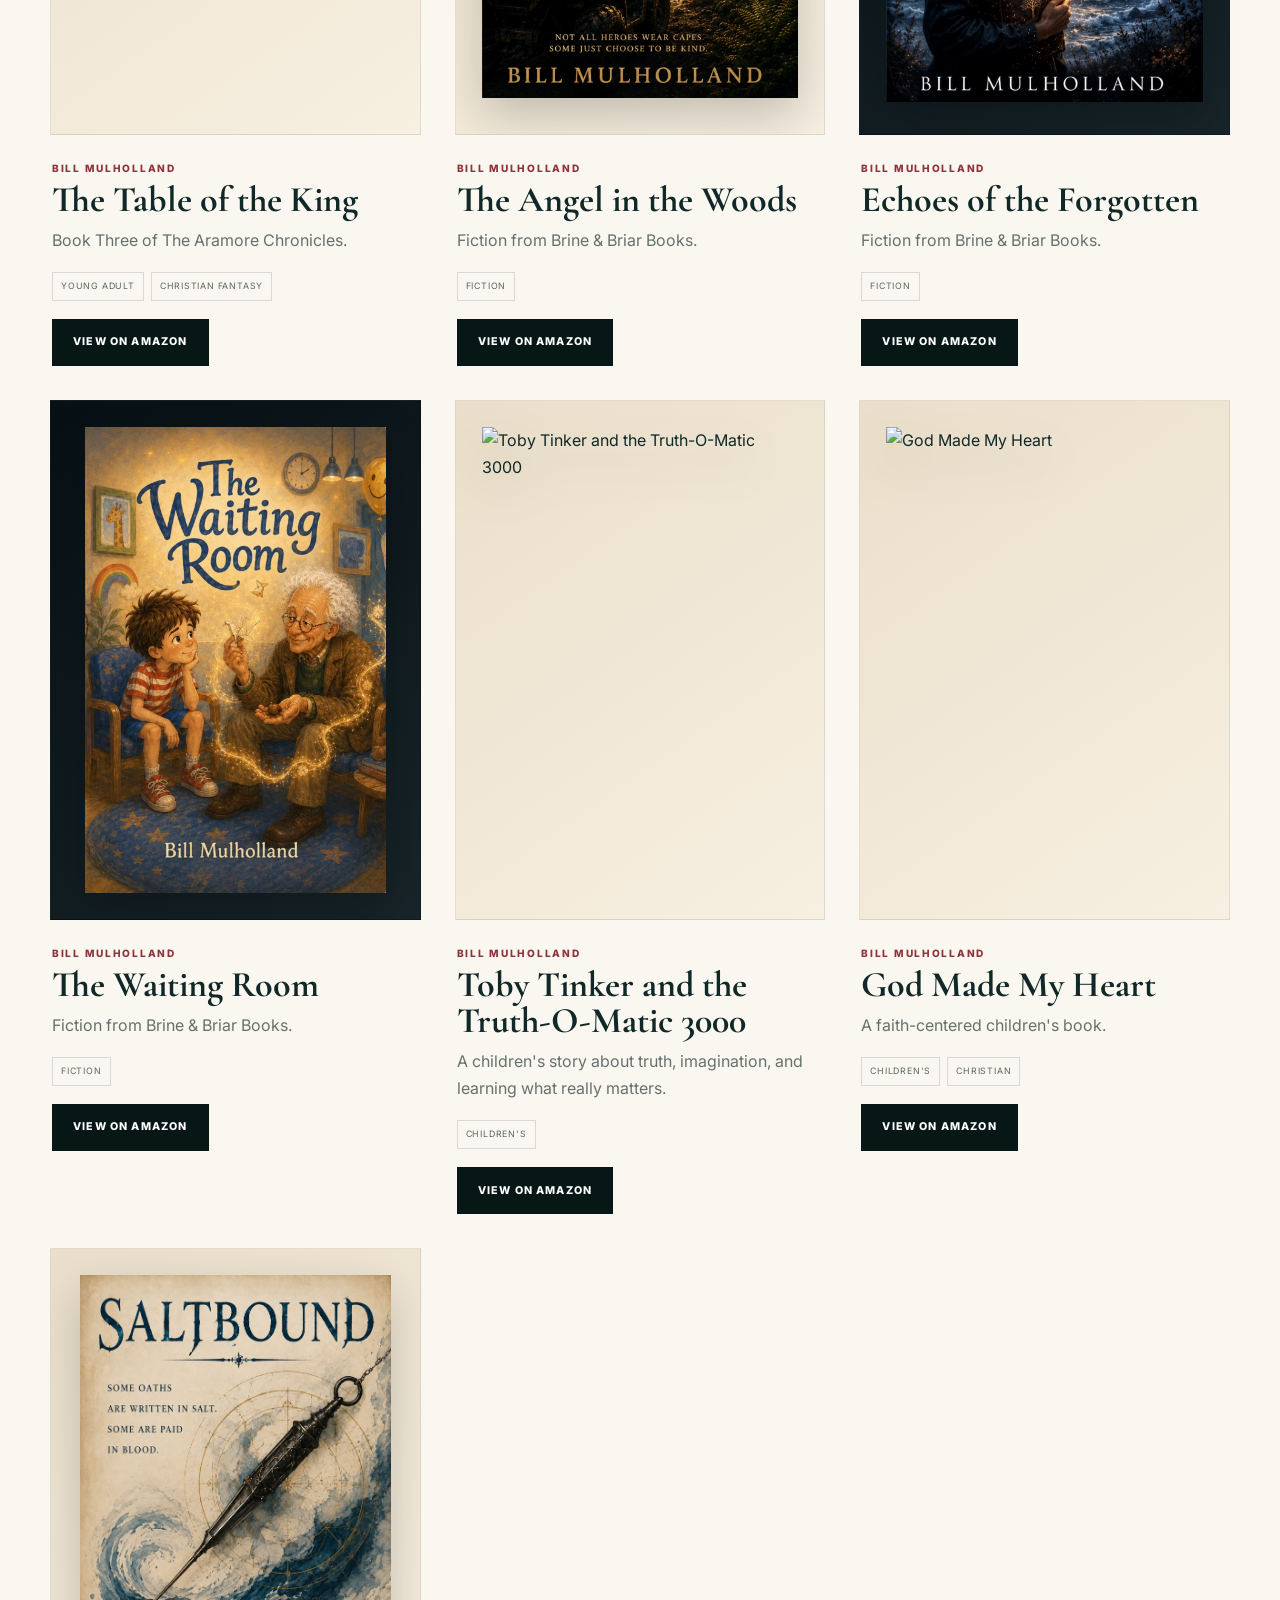
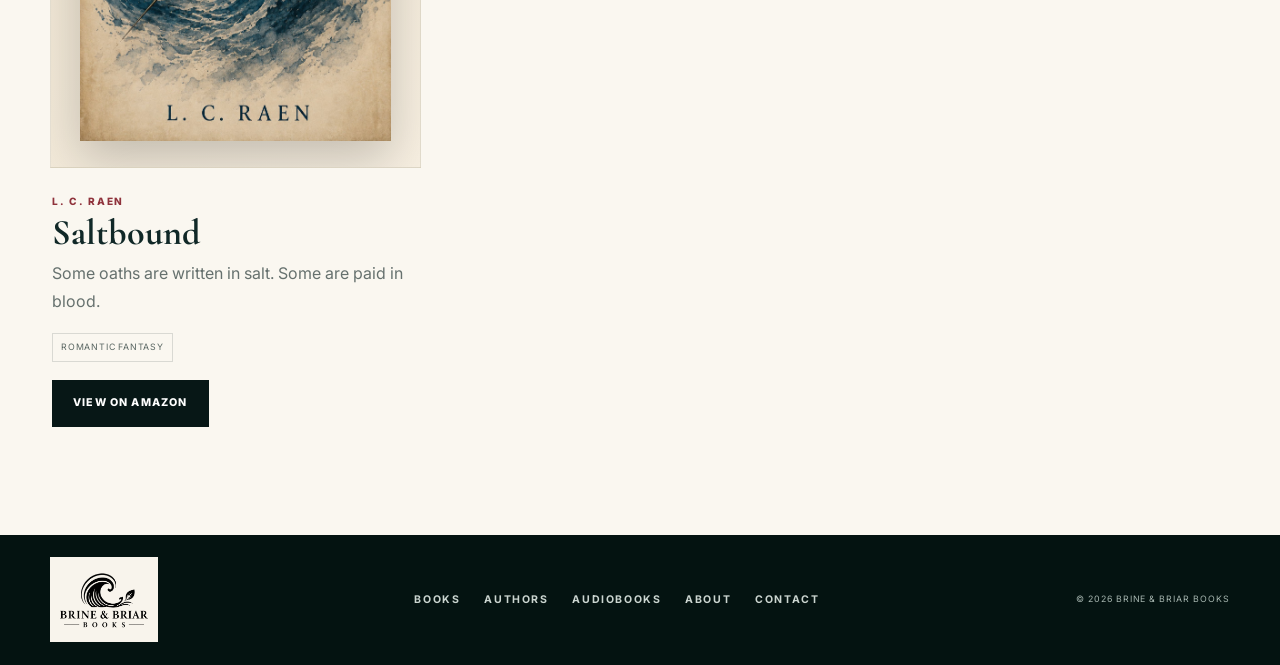
==== commit c1d99ca5: "Update books.html" ====
--- a/books.html
+++ b/books.html
@@ -103,7 +103,7 @@
       </article>
       <article class="book-card">
         <div class="cover-stage midnight">
-          <img src="assets/the-marker.png.PNG"
+          <img src="assets/TheMarker.png"
                alt="The Marker by Bill Mulholland"
                loading="lazy">
         </div>
--- a/styles.css
+++ b/styles.css
@@ -157,3 +157,34 @@
   .author-audio-feature img{max-width:320px}
   .footer-nav{gap:16px}
 }
+
+
+/* Contact page */
+.contact-hero{background:linear-gradient(125deg,#071716 0%,#0a2421 58%,#173e39 100%);color:#fff;padding:88px 0 78px}
+.contact-hero h1{font-family:"Cormorant Garamond",Georgia,serif;font-size:clamp(4rem,7vw,6.2rem);line-height:.95;letter-spacing:-.04em;margin:0 0 18px;font-weight:600}
+.contact-hero> .wrap>p:last-child{max-width:700px;margin:0;color:#cad7d1;font-size:1.08rem}
+.contact-section{padding:96px 0 112px}
+.contact-grid{display:grid;grid-template-columns:.8fr 1.2fr;gap:82px;align-items:start}
+.contact-intro h2{font-family:"Cormorant Garamond",Georgia,serif;font-size:clamp(3rem,5vw,4.5rem);line-height:.98;letter-spacing:-.035em;margin:0 0 24px;font-weight:600}
+.contact-intro>p:not(.eyebrow){color:var(--muted);max-width:520px}
+.contact-note{font-size:.9rem;border-left:2px solid var(--wine);padding-left:16px;margin-top:28px}
+.contact-form-card{background:var(--white);border:1px solid var(--line);padding:38px;box-shadow:0 22px 60px rgba(7,23,22,.08)}
+.contact-form{display:grid;gap:20px}
+.form-row{display:grid;grid-template-columns:1fr 1fr;gap:18px}
+.form-field{display:grid;gap:8px}
+.form-field label{font-size:.68rem;font-weight:800;text-transform:uppercase;letter-spacing:.12em;color:#344744}
+.form-field input,.form-field textarea{width:100%;border:1px solid rgba(16,40,39,.22);background:#fffdf9;color:var(--ink);font:inherit;padding:13px 14px;border-radius:0;outline:none;transition:border-color .15s ease,box-shadow .15s ease}
+.form-field textarea{resize:vertical;min-height:180px}
+.form-field input:focus,.form-field textarea:focus{border-color:var(--wine);box-shadow:0 0 0 3px rgba(143,50,59,.10)}
+.honeypot{position:absolute!important;left:-9999px!important;width:1px!important;height:1px!important;overflow:hidden!important}
+.contact-submit{justify-self:start;min-width:160px;cursor:pointer}
+.contact-submit:disabled{opacity:.65;cursor:wait}
+.form-status{min-height:1.6em;margin:0;font-size:.92rem}
+.form-status.success{color:#1d6844}
+.form-status.error{color:#9b2531}
+.main-nav a[aria-current="page"]{color:var(--wine)}
+@media(max-width:800px){
+  .contact-grid{grid-template-columns:1fr;gap:44px}
+  .form-row{grid-template-columns:1fr}
+  .contact-form-card{padding:28px}
+}
